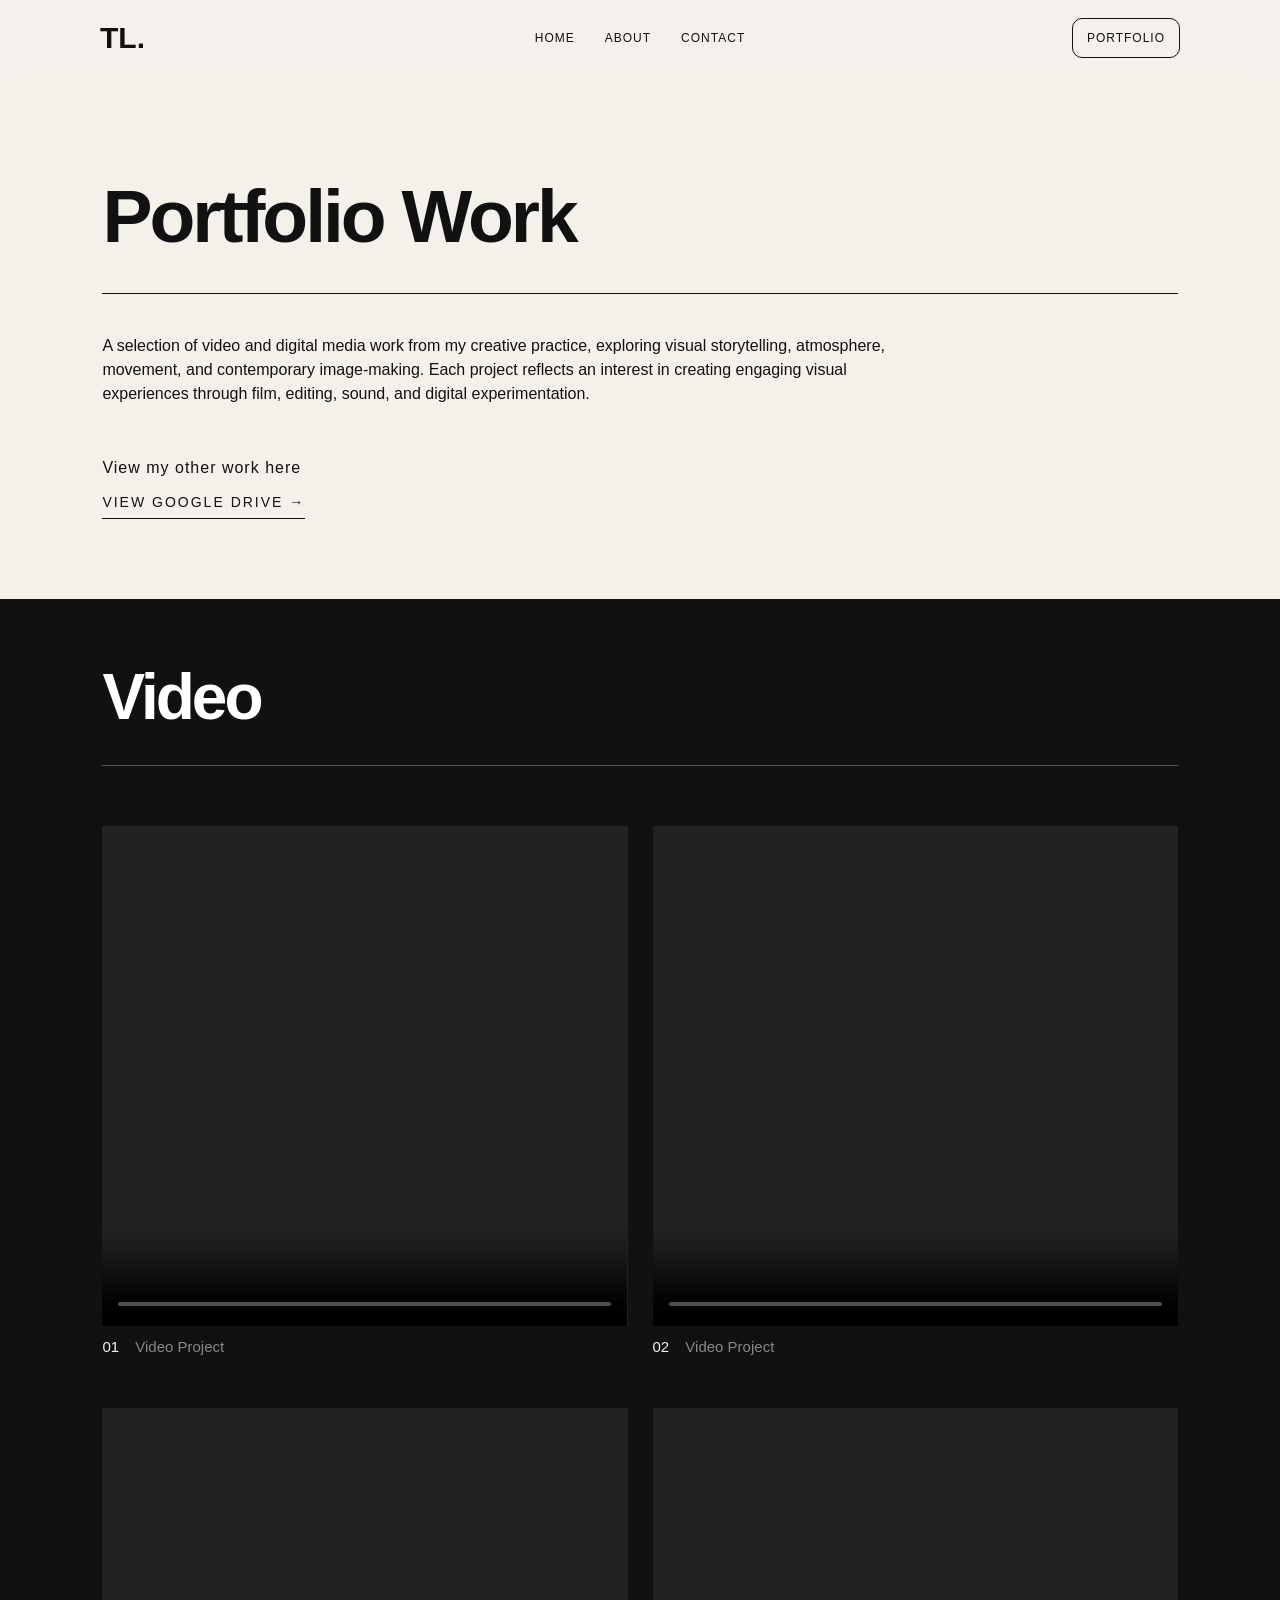
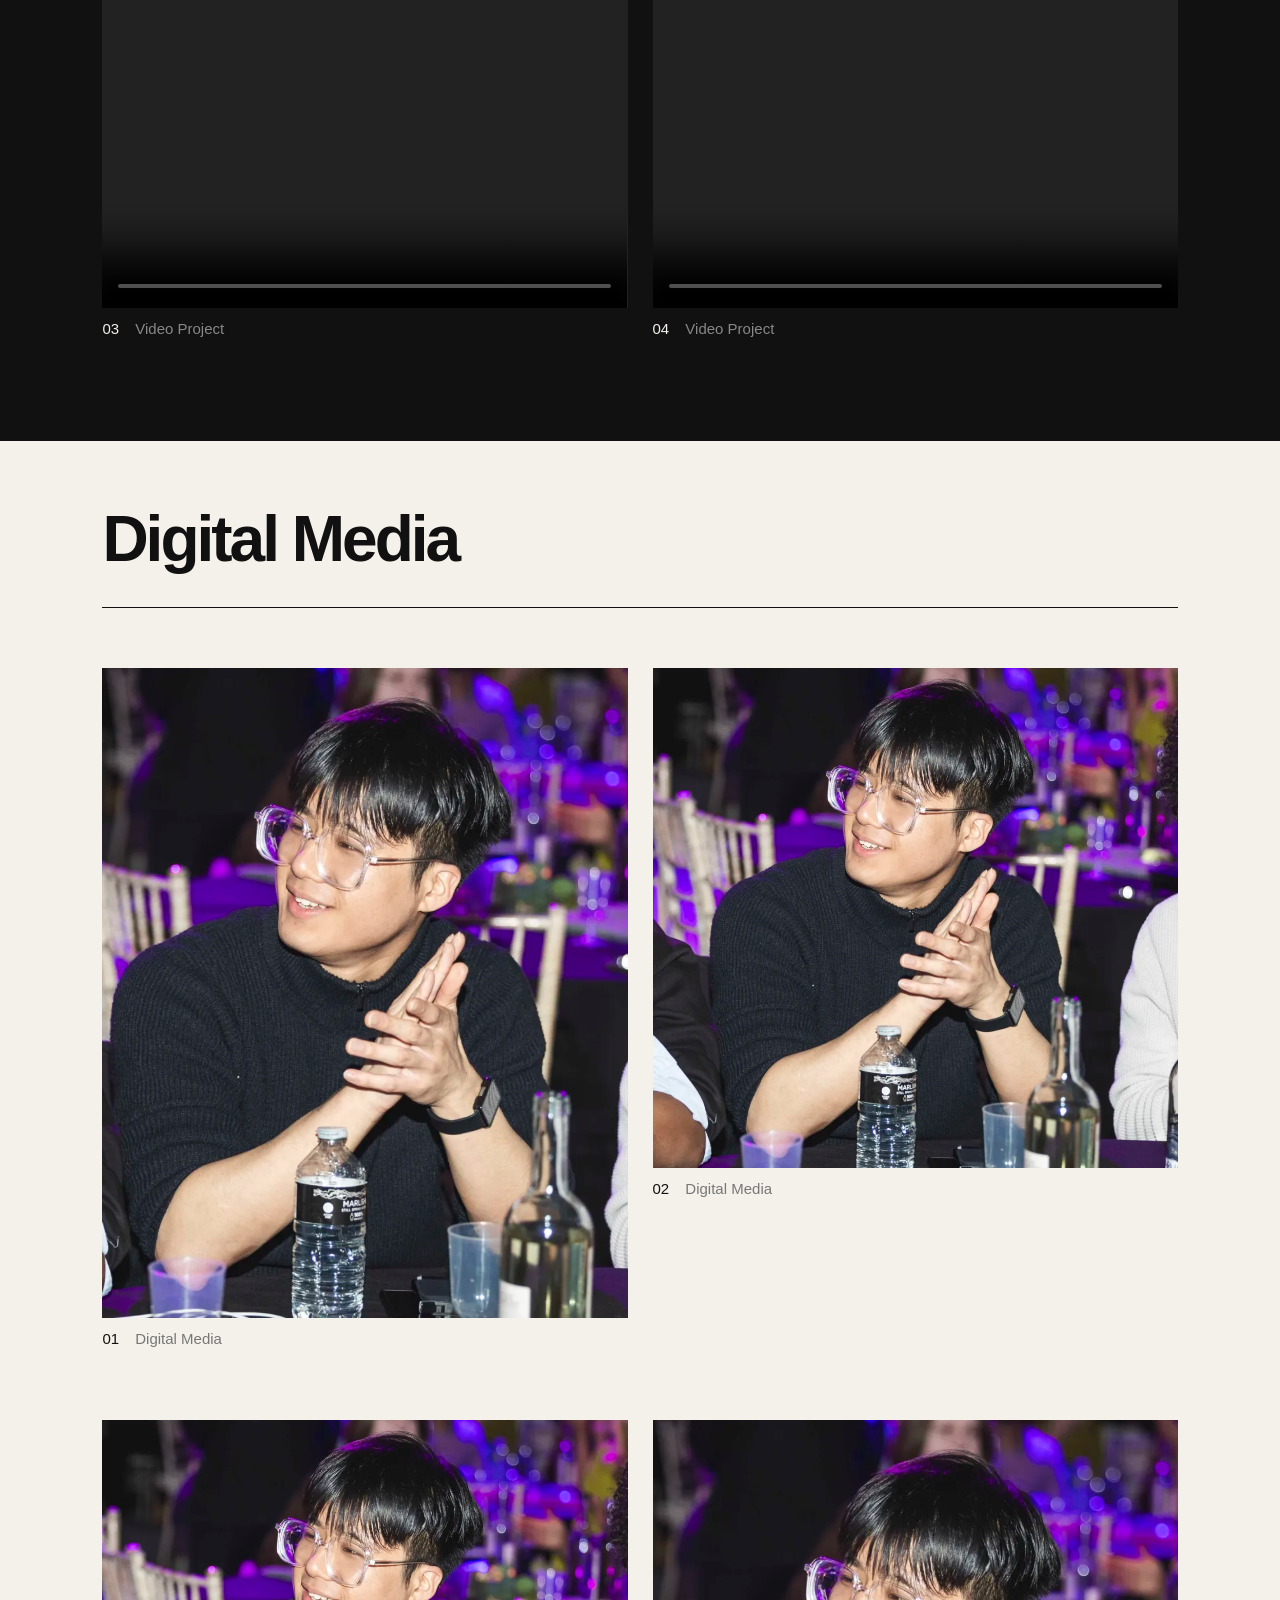
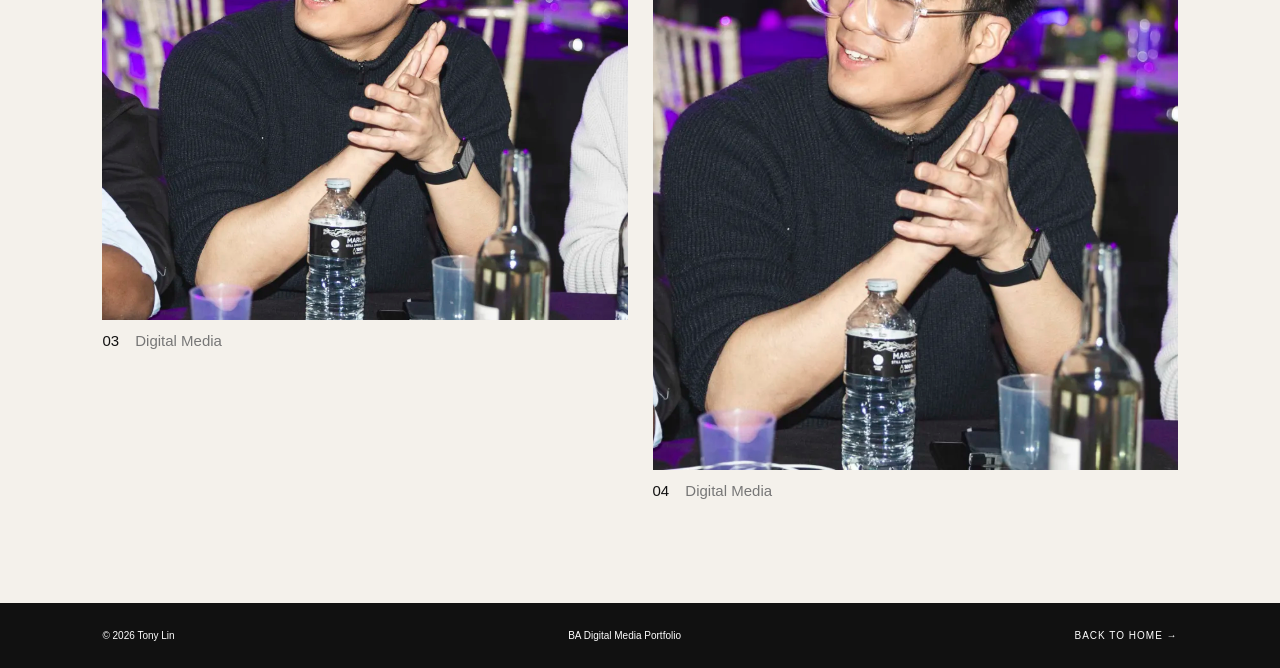
==== portfolio.html @ b91cb12c "Converted the website to be responsive on mobile devices." ====
<!doctype html>
<html lang="en">
	<head>
		<meta charset="UTF-8" />
		<meta name="viewport" content="width=device-width, initial-scale=1.0" />
		<title>Tony Lin | Portfolio</title>
		<link rel="stylesheet" href="style.css" />
	</head>

	<body>
		<header>
			<nav class="navbar">
				<a href="index.html" class="logo">TL.</a>

				<div class="navbar_center">
					<a href="index.html">Home</a>
					<a href="index.html#about">About</a>
					<a href="index.html#contact">Contact</a>
				</div>

				<a href="portfolio.html" class="navbar_portfolio">Portfolio</a>
			</nav>
		</header>

		<main>
			<section class="portfolio_header">
				<div class="section_title">
					<h1>Portfolio Work</h1>
				</div>

				<div class="work_intro">
					<p>A selection of video and digital media work from my creative practice, exploring visual storytelling, atmosphere, movement, and contemporary image-making. Each project reflects an interest in creating engaging visual experiences through film, editing, sound, and digital experimentation.</p>
				</div>

				<div>
					<p class="google_link">View my other work here</p>
					<a href="https://drive.google.com/drive/folders/1FjBWKPq2jZPDm2JtCdGbk50p94mKnNxR" class="google_drive" target="_blank" rel="noopener noreferrer"> View Google Drive → </a>
				</div>
			</section>

			<section class="portfolio_section video_section">
				<div class="portfolio_category">
					<h2>Video</h2>
				</div>

				<div class="video_grid">
					<figure class="video_item">
						<video controls poster="images/video-01-poster.jpg">
							<source src="videos/video-01.mp4" type="video/mp4" />
							Your browser does not support the video tag.
						</video>

						<figcaption>
							<span>01</span>
							Video Project
						</figcaption>
					</figure>

					<figure class="video_item">
						<video controls poster="images/video-02-poster.jpg">
							<source src="videos/video-02.mp4" type="video/mp4" />
							Your browser does not support the video tag.
						</video>

						<figcaption>
							<span>02</span>
							Video Project
						</figcaption>
					</figure>

					<figure class="video_item">
						<video controls poster="images/video-02-poster.jpg">
							<source src="videos/video-02.mp4" type="video/mp4" />
							Your browser does not support the video tag.
						</video>

						<figcaption>
							<span>03</span>
							Video Project
						</figcaption>
					</figure>

					<figure class="video_item">
						<video controls poster="images/video-02-poster.jpg">
							<source src="videos/video-02.mp4" type="video/mp4" />
							Your browser does not support the video tag.
						</video>

						<figcaption>
							<span>04</span>
							Video Project
						</figcaption>
					</figure>
				</div>
			</section>

			<section class="portfolio_section">
				<div class="portfolio_category">
					<h2>Digital Media</h2>
				</div>

				<div class="photo_grid">
					<figure class="photo tall">
						<img src="images/tony.webp" alt="Tony Lin photography" />
						<figcaption>
							<span>01</span>
							Digital Media
						</figcaption>
					</figure>

					<figure class="photo">
						<img src="images/tony.webp" alt="Tony Lin photography" />
						<figcaption>
							<span>02</span>
							Digital Media
						</figcaption>
					</figure>

					<figure class="photo">
						<img src="images/tony.webp" alt="Tony Lin photography" />
						<figcaption>
							<span>03</span>
							Digital Media
						</figcaption>
					</figure>

					<figure class="photo tall">
						<img src="images/tony.webp" alt="Tony Lin photography" />
						<figcaption>
							<span>04</span>
							Digital Media
						</figcaption>
					</figure>
				</div>
			</section>
		</main>

		<footer>
			<p>&copy; 2026 Tony Lin</p>
			<p>BA Digital Media Portfolio</p>

			<a href="index.html">Back to Home →</a>
		</footer>
	</body>
</html>
---- style.css ----
* {
	margin: 0;
	padding: 0;
	box-sizing: border-box;
}

html {
	scroll-behavior: smooth;
}

body {
	font-family: 'Radio Canada', sans-serif;

	background: #f4f1eb;
	color: #111;
	line-height: 1.5;
}

a {
	color: inherit;
	text-decoration: none;
}

header {
	position: fixed;
	top: 0;
	left: 0;
	width: 100%;
	z-index: 10;
	background: #f4f1ebdd;
	backdrop-filter: blur(8px);
}

.navbar {
	display: grid;
	grid-template-columns: 1fr auto 1fr;
	align-items: center;
	height: 75px;
	padding: 0 100px;
	animation: slideDown 0.6s ease-out;
}

.logo {
	justify-self: start;
	font-size: 30px;
	font-weight: bold;
}

.navbar_center {
	display: flex;
	justify-content: center;
	gap: 30px;
}

.navbar_center a,
.navbar_portfolio {
	font-size: 12px;
	text-transform: uppercase;
	letter-spacing: 1px;
}

.navbar_center a {
	transition: opacity 0.3s ease;
}

.navbar_center a:hover {
	opacity: 0.5;
}

.navbar_portfolio {
	justify-self: end;
	padding: 10px 14px;
	border-radius: 10px;
	border: 1px solid #111;
	transition:
		background-color 0.3s ease,
		color 0.3s ease;
}

.navbar_portfolio:hover {
	background: #111;
	color: #f4f1eb;
}

.hero {
	display: flex;
	align-items: center;
	justify-content: space-between;
	min-height: 100vh;
	padding: 130px 10% 70px;
	background: #f4f1eb;
	gap: 80px;
}

.intro_text {
	max-width: 700px;
}

.intro_photo {
	width: 350px;
	height: 350px;
	flex-shrink: 0;
	border-radius: 50%;
	overflow: hidden;
}

.intro_photo img {
	display: block;
	width: 100%;
	height: 100%;
	object-fit: cover;
}

.hero .intro_text,
.hero .intro_photo {
	animation: slideUp 0.7s ease-out;
}

.small_heading,
.section_title p,
.contact_label p,
.portfolio_category p {
	font-size: 11px;
	font-weight: bold;
	letter-spacing: 2px;
}

.hero h1 {
	margin: 30px 0;
	font-size: clamp(55px, 9vw, 125px);
	line-height: 0.9;
	letter-spacing: 3px;
}

.intro {
	max-width: 700px;
	margin-bottom: 30px;
	font-size: 18px;
}

.button {
	display: inline-block;
	padding: 14px 22px;
	border: 1px solid black;
	color: rgb(0, 0, 0);
	font-size: 11px;
	text-transform: uppercase;
	transition:
		background-color 0.3s ease,
		color 0.3s ease;
}

.button:hover {
	background: #000000;
	color: #ffffff;
}

section {
	padding: 100px 8%;
}

.section_title {
	display: flex;
	align-items: baseline;
	gap: 20px;
	border-bottom: 1px solid;
	padding-bottom: 20px;
	margin-bottom: 60px;
}

.section_title h1,
.section_title h2 {
	font-size: clamp(40px, 6vw, 75px);
	letter-spacing: -3px;
}

.about {
	background: #111111;
	color: #ffffff;
}

.about_content {
	display: grid;
	grid-template-columns: 1fr;
	gap: 40px;
}

.about_intro {
	max-width: 1100px;
}

.large_text {
	font-size: clamp(28px, 4vw, 52px);
	line-height: 1.1;
}

.about_details {
	max-width: 700px;
}

.about_details p {
	margin-bottom: 20px;
}

.skills_equipment_software {
	display: grid;
	grid-template-columns: repeat(3, 1fr);
	gap: 40px;
	margin-top: 30px;
}

.skills_equipment_software h3 {
	margin: 0 0 15px;
	font-size: 11px;
	letter-spacing: 2px;
}

.skills_equipment_software ul {
	list-style: none;
}

.skills_equipment_software li {
	padding: 8px 0;
	border-bottom: 1px solid #444444;
}

.skills_equipment_software h3 {
	display: flex;
	align-items: center;
	font-size: 12px;
	gap: 10px;
}

.skills_equipment_software h3 i {
	font-size: 12px;
}

.software_list {
	list-style: none;
}

.software_list li {
	display: flex;
	align-items: center;
	gap: 10px;
	padding: 10px 0;
}

.software_list img {
	width: 20px;
	height: 20px;
	object-fit: contain;
	flex-shrink: 0;
}

.contact {
	display: grid;
	grid-template-columns: 160px 1fr;
	background: #ffffff;
	min-height: 400px;
}

.contact_content {
	align-self: center;
}

.contact_intro {
	font-size: 18px;
}

.email {
	display: inline-block;
	margin: 20px 0 40px;
	font-size: clamp(35px, 6vw, 75px);
	letter-spacing: -3px;
	border-bottom: 2px solid;
}

.linkedin,
.google_drive {
	display: inline-block;
	font-size: 14px;
	text-transform: uppercase;
	letter-spacing: 2px;
	border-bottom: 1px solid;
	padding-bottom: 5px;
	transition:
		opacity 0.5s ease,
		transform 0.5s ease;
}

.linkedin:hover,
.google_drive:hover {
	opacity: 0.5;
}

.google_link {
	letter-spacing: 1px;
	margin-bottom: 10px;
}

.portfolio_header {
	padding-top: 160px;
	padding-bottom: 80px;
}

.portfolio_header .section_title {
	margin-bottom: 40px;
}

.work_intro {
	display: flex;
	justify-content: space-between;
	margin-bottom: 50px;
}

.work_intro p {
	max-width: 800px;
}

.work_intro span {
	color: #777777;
	font-size: 10px;
}

.portfolio_section {
	padding-top: 50px;
}

.portfolio_header,
.portfolio_section {
	animation: slideUp 0.7s ease-out;
}

.portfolio_category {
	display: flex;
	align-items: baseline;
	gap: 20px;
	border-bottom: 1px solid #111111;
	padding-bottom: 20px;
	margin-bottom: 60px;
}

.portfolio_category h2 {
	font-size: clamp(35px, 5vw, 65px);
	letter-spacing: -3px;
}

.photo_grid {
	display: grid;
	grid-template-columns: 1fr 1fr;
	gap: 70px 25px;
}

.photo {
	margin: 0;
}

.photo.wide {
	grid-column: span 2;
}

.photo img {
	display: block;
	width: 100%;
	height: 500px;
	object-fit: cover;
	transition: opacity 0.5s ease;
}

.photo.tall img {
	height: 650px;
}

.photo.wide img {
	height: 600px;
}

.photo img:hover {
	opacity: 0.8;
}

figcaption {
	padding-top: 10px;
	color: #777777;
	font-size: 15px;
}

figcaption span {
	color: #111111;
	margin-right: 12px;
}

.video_section {
	background: #111111;
	color: #ffffff;
}

.video_section .portfolio_category {
	border-color: #555555;
}

.video_grid {
	display: grid;
	grid-template-columns: 1fr 1fr;
	gap: 50px 25px;
}

.video_item {
	margin: 0;
}

.video_item video {
	width: 100%;
	height: 500px;
	display: block;
	object-fit: cover;
	background: #222222;
}

.video_item figcaption {
	color: #888888;
}

.video_item figcaption span {
	color: #f4f1eb;
}

footer {
	display: flex;
	justify-content: space-between;
	padding: 25px 8%;
	background: #111111;
	color: #ffffff;
	font-size: 10px;
}

footer a {
	text-transform: uppercase;
	letter-spacing: 1px;
}

footer a:hover {
	opacity: 0.5;
}

@media (max-width: 700px) {
	.navbar {
		height: 65px;
		padding: 0 4%;
		grid-template-columns: auto 1fr auto;
		gap: 15px;
	}

	.logo {
		font-size: 24px;
	}

	.navbar_center {
		justify-content: center;
		gap: 15px;
	}

	.navbar_center a,
	.navbar_portfolio {
		font-size: 10px;
		letter-spacing: 1px;
	}

	.navbar_portfolio {
		padding: 8px 10px;
		border-radius: 8px;
	}

	.hero {
		flex-direction: column;
		align-items: flex-start;
		justify-content: center;
		min-height: 100svh;
		padding: 110px 6% 60px;
		gap: 50px;
	}

	.intro_text {
		width: 100%;
		max-width: none;
	}

	.small_heading {
		font-size: 10px;
	}

	.hero h1 {
		margin: 20px;
		line-height: 0.9;
		letter-spacing: -2px;
		font-size: clamp(52px, 16vw, 85px);
	}

	.intro {
		max-width: 100%;
		margin-bottom: 25px;
		font-size: 16px;
		line-height: 1.5;
	}

	.button {
		padding: 14px 18px;
	}

	.intro_photo {
		align-self: center;
		width: min(75vw, 300px);
		height: min(75vw, 300px);
	}

	section {
		padding: 70px 6%;
	}

	.section_title {
		padding-bottom: 16px;
		margin-bottom: 42px;
		gap: 12px;
	}

	.section_title h1,
	.section_title h2 {
		font-size: clamp(38px, 12vw, 60px);
		letter-spacing: -2px;
	}

	.section_title p {
		font-size: 9px;
		letter-spacing: 1.5px;
	}

	.about_content {
		grid-template-columns: 1fr;
		gap: 35px;
	}

	.large_text {
		font-size: clamp(27px, 8vw, 42px);
		line-height: 1.1;
	}

	.about_details {
		max-width: 100%;
	}

	.about_details p {
		font-size: 15px;
	}

	.skills_equipment_software {
		grid-template-columns: 1fr;
		gap: 35px;
		margin-top: 20px;
	}

	.contact {
		grid-template-columns: 1fr;
		gap: 35px;
		min-height: auto;
	}

	.contact_content {
		align-self: auto;
	}

	.contact_intro {
		font-size: 16px;
	}

	.email {
		margin: 15px 0 30px;
		font-size: clamp(30px, 9vw, 55px);
		letter-spacing: -2px;
		word-break: break-word;
	}

	.linkedin,
	.google_drive {
		font-size: 12px;
	}

	.portfolio_header {
		padding-top: 120px;
		padding-bottom: 60px;
	}

	.portfolio_header .section_title {
		margin-bottom: 30px;
	}

	.work_intro {
		display: block;
		margin-bottom: 40px;
	}

	.work_intro p {
		max-width: 100%;
		font-size: 15px;
	}

	.work_intro span {
		display: block;
		margin-top: 12px;
	}

	.portfolio_section {
		padding-top: 30px;
	}

	.portfolio_category {
		gap: 12px;
		padding-bottom: 15px;
		margin-bottom: 35px;
	}

	.portfolio_category h2 {
		font-size: clamp(32px, 10vw, 52px);
		letter-spacing: -2px;
	}

	.portfolio_category p {
		font-size: 10px;
	}

	.photo_grid,
	.video_grid {
		grid-template-columns: 1fr;
		gap: 45px;
	}

	.photo.wide {
		grid-column: auto;
	}

	.photo img,
	.photo.tall img,
	.photo.wide img {
		height: auto;
		aspect-ratio: 4 / 3;
		object-fit: cover;
	}

	.video_item video {
		height: auto;
		aspect-ratio: 4 / 3;
	}

	figcaption {
		font-size: 13px;
		line-height: 1.4;
	}

	footer {
		flex-direction: column;
		gap: 10px;
		padding: 25px 6%;
		font-size: 10px;
	}
}

@keyframes fadeIn {
	from {
		opacity: 0;
	}
	to {
		opacity: 1;
	}
}

@keyframes slideDown {
	from {
		opacity: 0;
		transform: translateY(-15px);
	}
	to {
		opacity: 1;
		transform: translateY(0);
	}
}

@keyframes slideUp {
	from {
		opacity: 0;
		transform: translateY(20px);
	}
	to {
		opacity: 1;
		transform: translateY(0);
	}
}
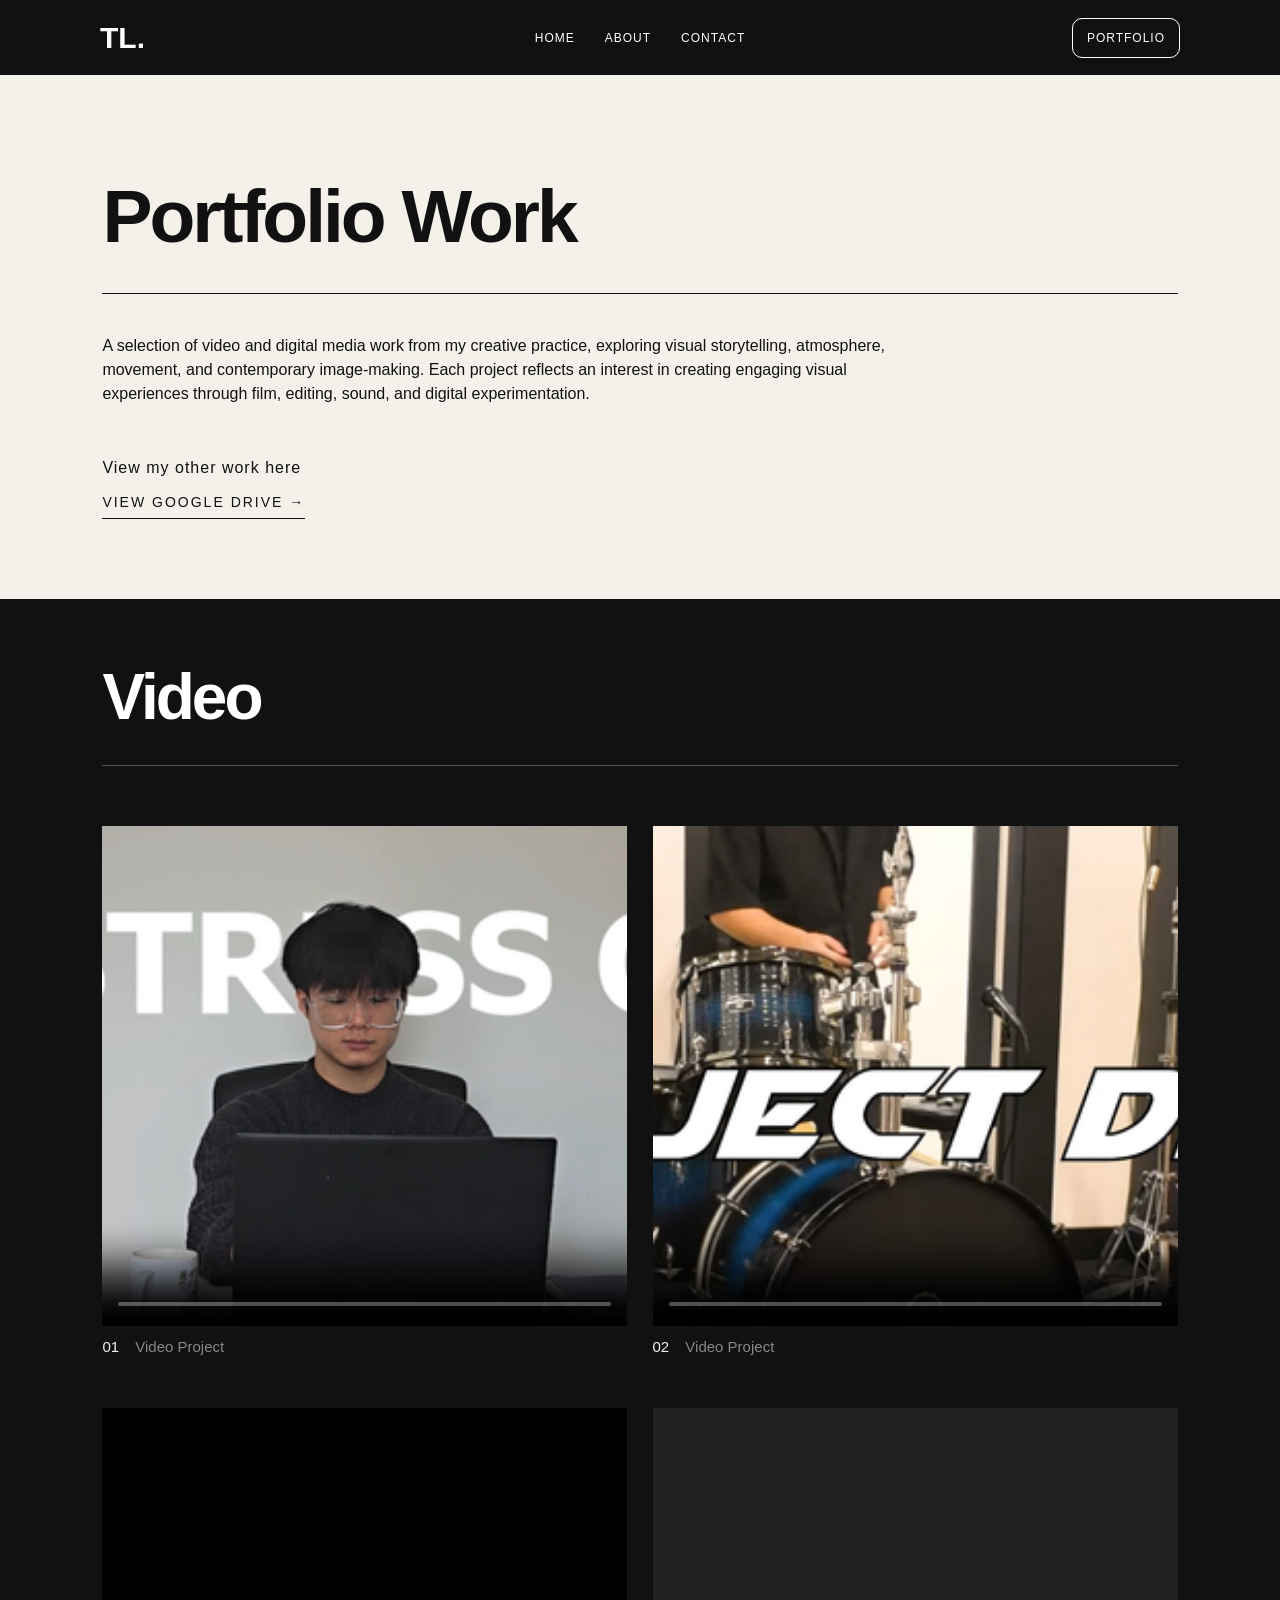
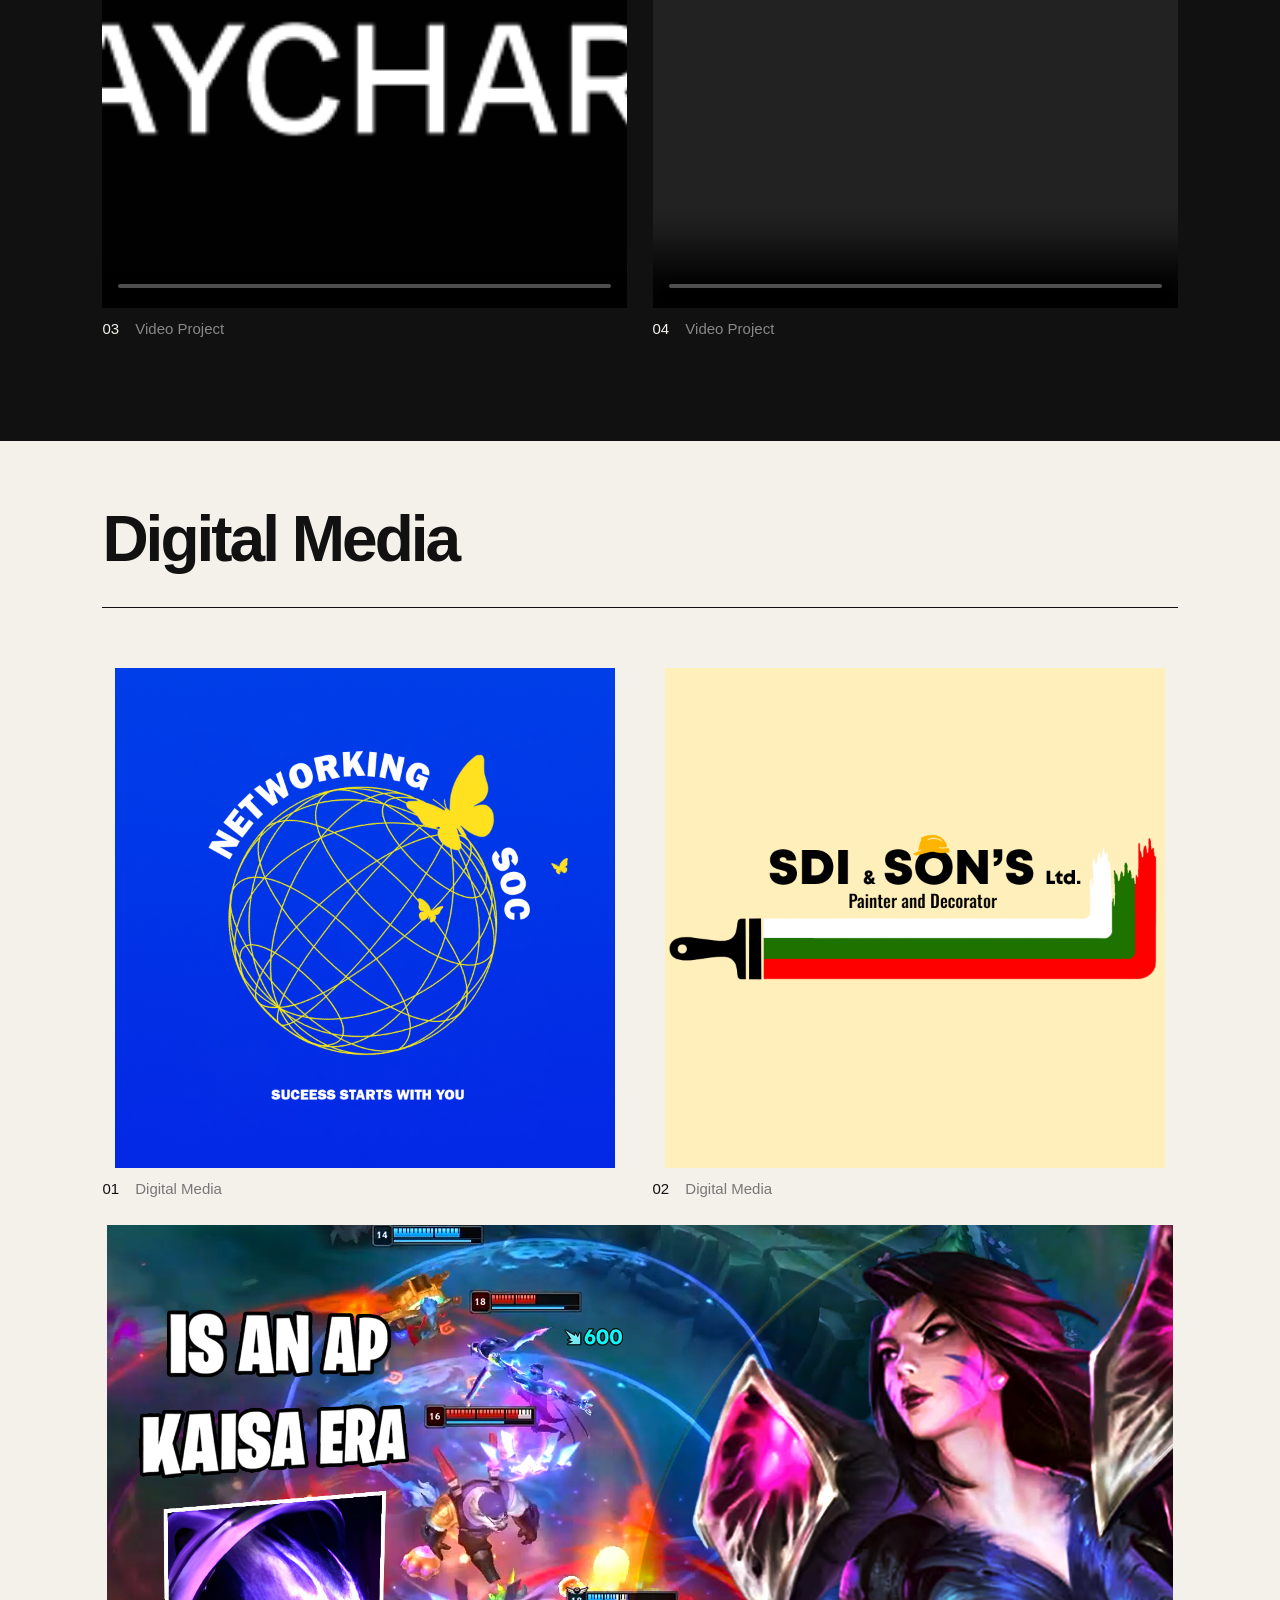
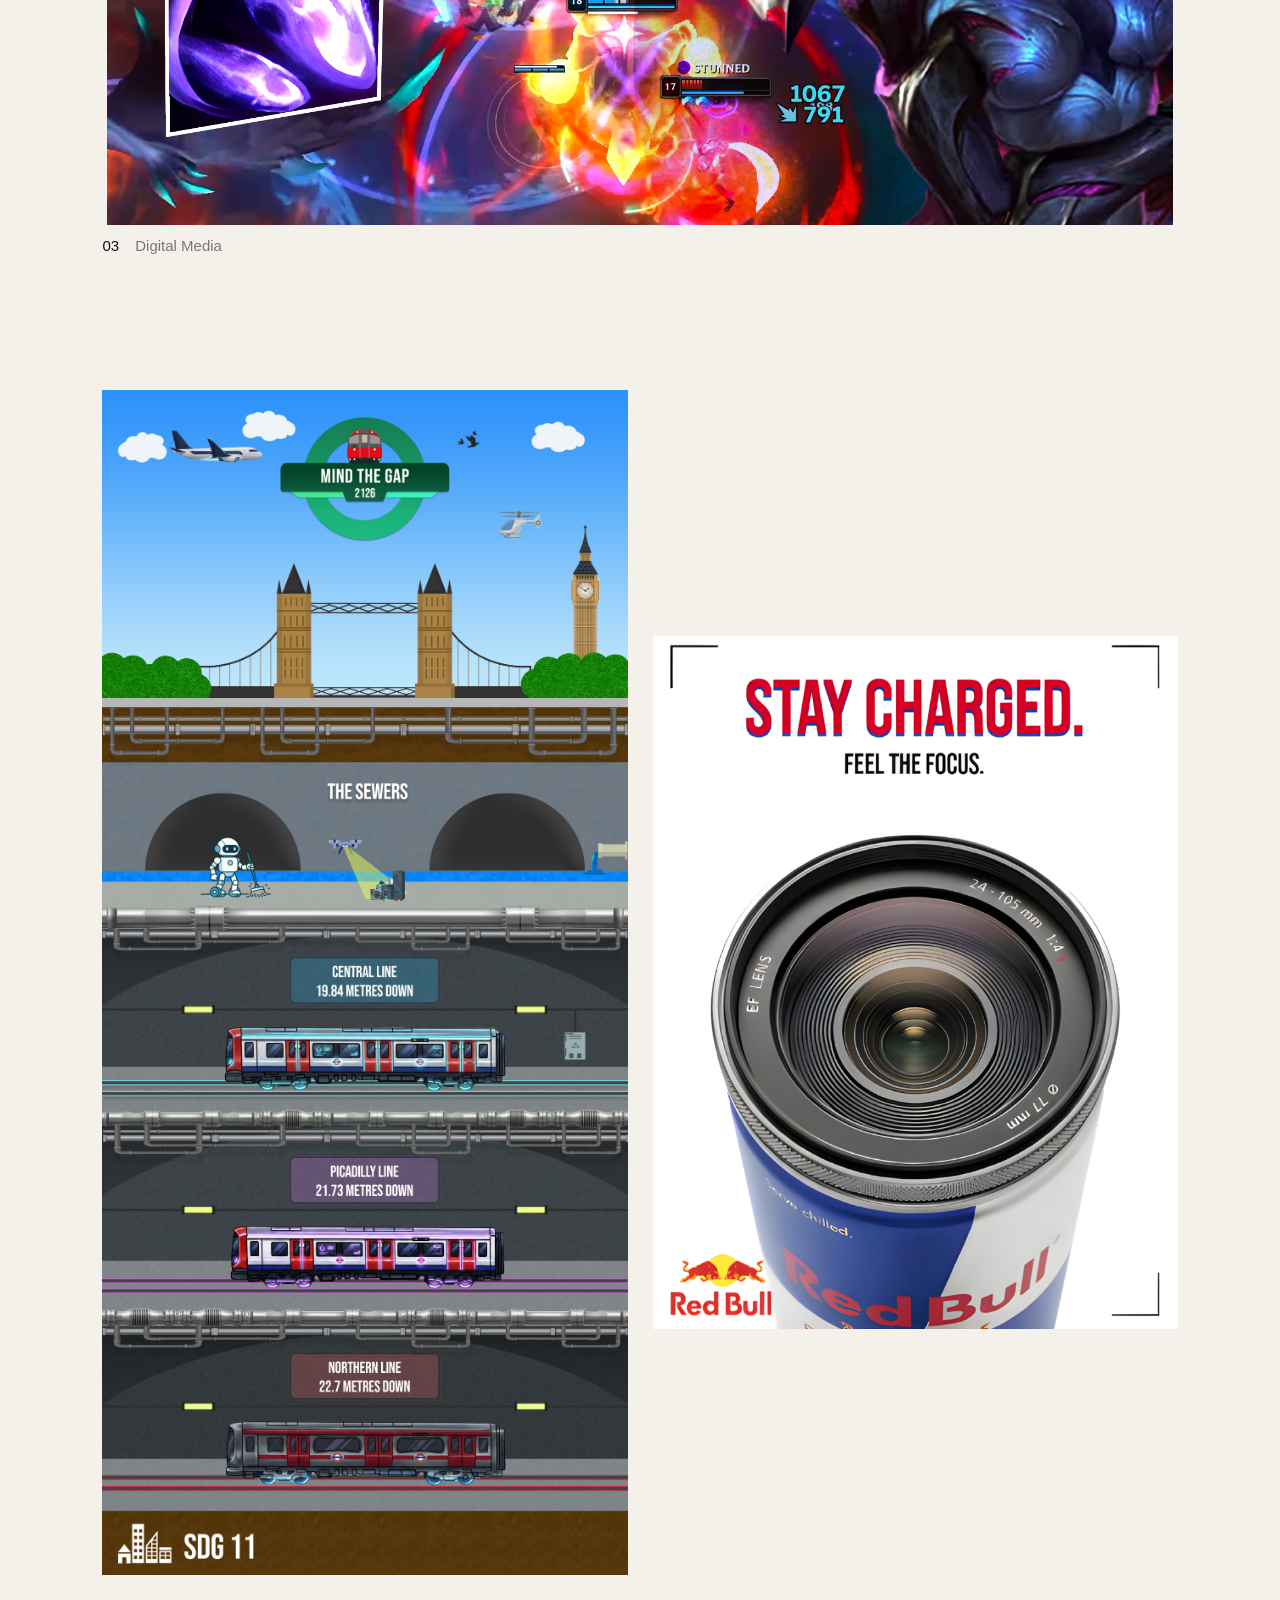
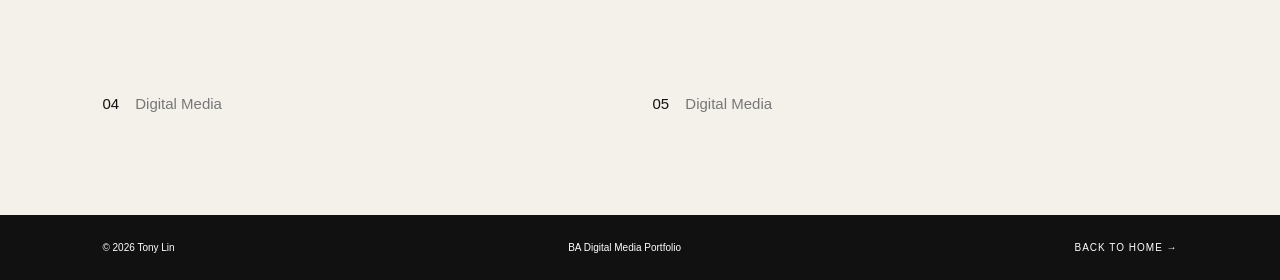
==== commit e3f68607: "Updated the portfolio page, included images and videos and fixed responsive behaviour for mobile dev" ====
--- a/portfolio.html
+++ b/portfolio.html
@@ -45,8 +45,8 @@
 
 				<div class="video_grid">
 					<figure class="video_item">
-						<video controls poster="images/video-01-poster.jpg">
-							<source src="videos/video-01.mp4" type="video/mp4" />
+						<video controls poster="images/stress_cycle.webp">
+							<source src="videos/The Stress Cycle - Taxtful AD Campaign by Tony Lin.mp4" type="video/mp4" />
 							Your browser does not support the video tag.
 						</video>
 
@@ -57,8 +57,8 @@
 					</figure>
 
 					<figure class="video_item">
-						<video controls poster="images/video-02-poster.jpg">
-							<source src="videos/video-02.mp4" type="video/mp4" />
+						<video controls poster="images/project_drum.webp">
+							<source src="videos/dadada.mp4" type="video/mp4" />
 							Your browser does not support the video tag.
 						</video>
 
@@ -69,8 +69,8 @@
 					</figure>
 
 					<figure class="video_item">
-						<video controls poster="images/video-02-poster.jpg">
-							<source src="videos/video-02.mp4" type="video/mp4" />
+						<video controls poster="images/stay_charged.webp">
+							<source src="videos/TikTok Social Media Redbull Post Badminton Final.mp4" type="video/mp4" />
 							Your browser does not support the video tag.
 						</video>
 
@@ -100,36 +100,29 @@
 				</div>
 
 				<div class="photo_grid">
-					<figure class="photo tall">
-						<img src="images/tony.webp" alt="Tony Lin photography" />
-						<figcaption>
-							<span>01</span>
-							Digital Media
-						</figcaption>
+					<figure class="photo thumbnail">
+						<img src="images/Networking_Society_Logo.jpg" alt="Networking Society Logo" />
+						<figcaption><span>01</span> Digital Media</figcaption>
 					</figure>
 
-					<figure class="photo">
-						<img src="images/tony.webp" alt="Tony Lin photography" />
-						<figcaption>
-							<span>02</span>
-							Digital Media
-						</figcaption>
+					<figure class="photo thumbnail">
+						<img src="images/SDI_logo.png" alt="SDI logo" />
+						<figcaption><span>02</span> Digital Media</figcaption>
 					</figure>
 
-					<figure class="photo">
-						<img src="images/tony.webp" alt="Tony Lin photography" />
-						<figcaption>
-							<span>03</span>
-							Digital Media
-						</figcaption>
+					<figure class="photo wide">
+						<img src="images/thumbnail1.jpg" alt="Tony Lin photography" />
+						<figcaption><span>03</span> Digital Media</figcaption>
 					</figure>
 
 					<figure class="photo tall">
-						<img src="images/tony.webp" alt="Tony Lin photography" />
-						<figcaption>
-							<span>04</span>
-							Digital Media
-						</figcaption>
+						<img src="images/blue_print.png" alt="SDG 11 Poster" />
+						<figcaption><span>04</span> Digital Media</figcaption>
+					</figure>
+
+					<figure class="photo tall">
+						<img src="images/redbull.jpg" alt="Second long poster" />
+						<figcaption><span>05</span> Digital Media</figcaption>
 					</figure>
 				</div>
 			</section>
--- a/style.css
+++ b/style.css
@@ -10,7 +10,6 @@
 
 body {
 	font-family: 'Radio Canada', sans-serif;
-
 	background: #f4f1eb;
 	color: #111;
 	line-height: 1.5;
@@ -27,8 +26,7 @@
 	left: 0;
 	width: 100%;
 	z-index: 10;
-	background: #f4f1ebdd;
-	backdrop-filter: blur(8px);
+	background: #111111;
 }
 
 .navbar {
@@ -37,6 +35,7 @@
 	align-items: center;
 	height: 75px;
 	padding: 0 100px;
+	color: #fff;
 	animation: slideDown 0.6s ease-out;
 }
 
@@ -71,15 +70,15 @@
 	justify-self: end;
 	padding: 10px 14px;
 	border-radius: 10px;
-	border: 1px solid #111;
+	border: 1px solid #ffffff;
 	transition:
 		background-color 0.3s ease,
 		color 0.3s ease;
 }
 
 .navbar_portfolio:hover {
-	background: #111;
-	color: #f4f1eb;
+	background: #ffffff;
+	color: #000000;
 }
 
 .hero {
@@ -213,6 +212,13 @@
 	margin: 0 0 15px;
 	font-size: 11px;
 	letter-spacing: 2px;
+	display: flex;
+	align-items: center;
+	gap: 10px;
+}
+
+.skills_equipment_software h3 i {
+	font-size: 12px;
 }
 
 .skills_equipment_software ul {
@@ -222,17 +228,6 @@
 .skills_equipment_software li {
 	padding: 8px 0;
 	border-bottom: 1px solid #444444;
-}
-
-.skills_equipment_software h3 {
-	display: flex;
-	align-items: center;
-	font-size: 12px;
-	gap: 10px;
-}
-
-.skills_equipment_software h3 i {
-	font-size: 12px;
 }
 
 .software_list {
@@ -349,35 +344,38 @@
 .photo_grid {
 	display: grid;
 	grid-template-columns: 1fr 1fr;
-	gap: 70px 25px;
+	gap: 25px;
 }
 
 .photo {
 	margin: 0;
-}
-
-.photo.wide {
-	grid-column: span 2;
 }
 
 .photo img {
 	display: block;
 	width: 100%;
+	object-fit: contain;
+	transition: opacity 0.5s ease;
+}
+
+.photo img:hover {
+	opacity: 0.8;
+}
+
+.photo.thumbnail img {
 	height: 500px;
-	object-fit: cover;
-	transition: opacity 0.5s ease;
-}
-
-.photo.tall img {
-	height: 650px;
+}
+
+.photo.wide {
+	grid-column: 1 / -1;
 }
 
 .photo.wide img {
 	height: 600px;
 }
 
-.photo img:hover {
-	opacity: 0.8;
+.photo.tall img {
+	height: 1400px;
 }
 
 figcaption {
@@ -628,32 +626,35 @@
 		font-size: 10px;
 	}
 
-	.photo_grid,
 	.video_grid {
 		grid-template-columns: 1fr;
 		gap: 45px;
 	}
 
-	.photo.wide {
-		grid-column: auto;
-	}
-
-	.photo img,
-	.photo.tall img,
+	.photo_grid {
+		gap: 20px;
+	}
+
+	.photo.thumbnail img {
+		height: 200px;
+	}
+
 	.photo.wide img {
-		height: auto;
-		aspect-ratio: 4 / 3;
-		object-fit: cover;
+		height: 350px;
+	}
+
+	.photo.tall img {
+		height: 700px;
+	}
+
+	figcaption {
+		font-size: 13px;
+		line-height: 1.4;
 	}
 
 	.video_item video {
 		height: auto;
 		aspect-ratio: 4 / 3;
-	}
-
-	figcaption {
-		font-size: 13px;
-		line-height: 1.4;
 	}
 
 	footer {
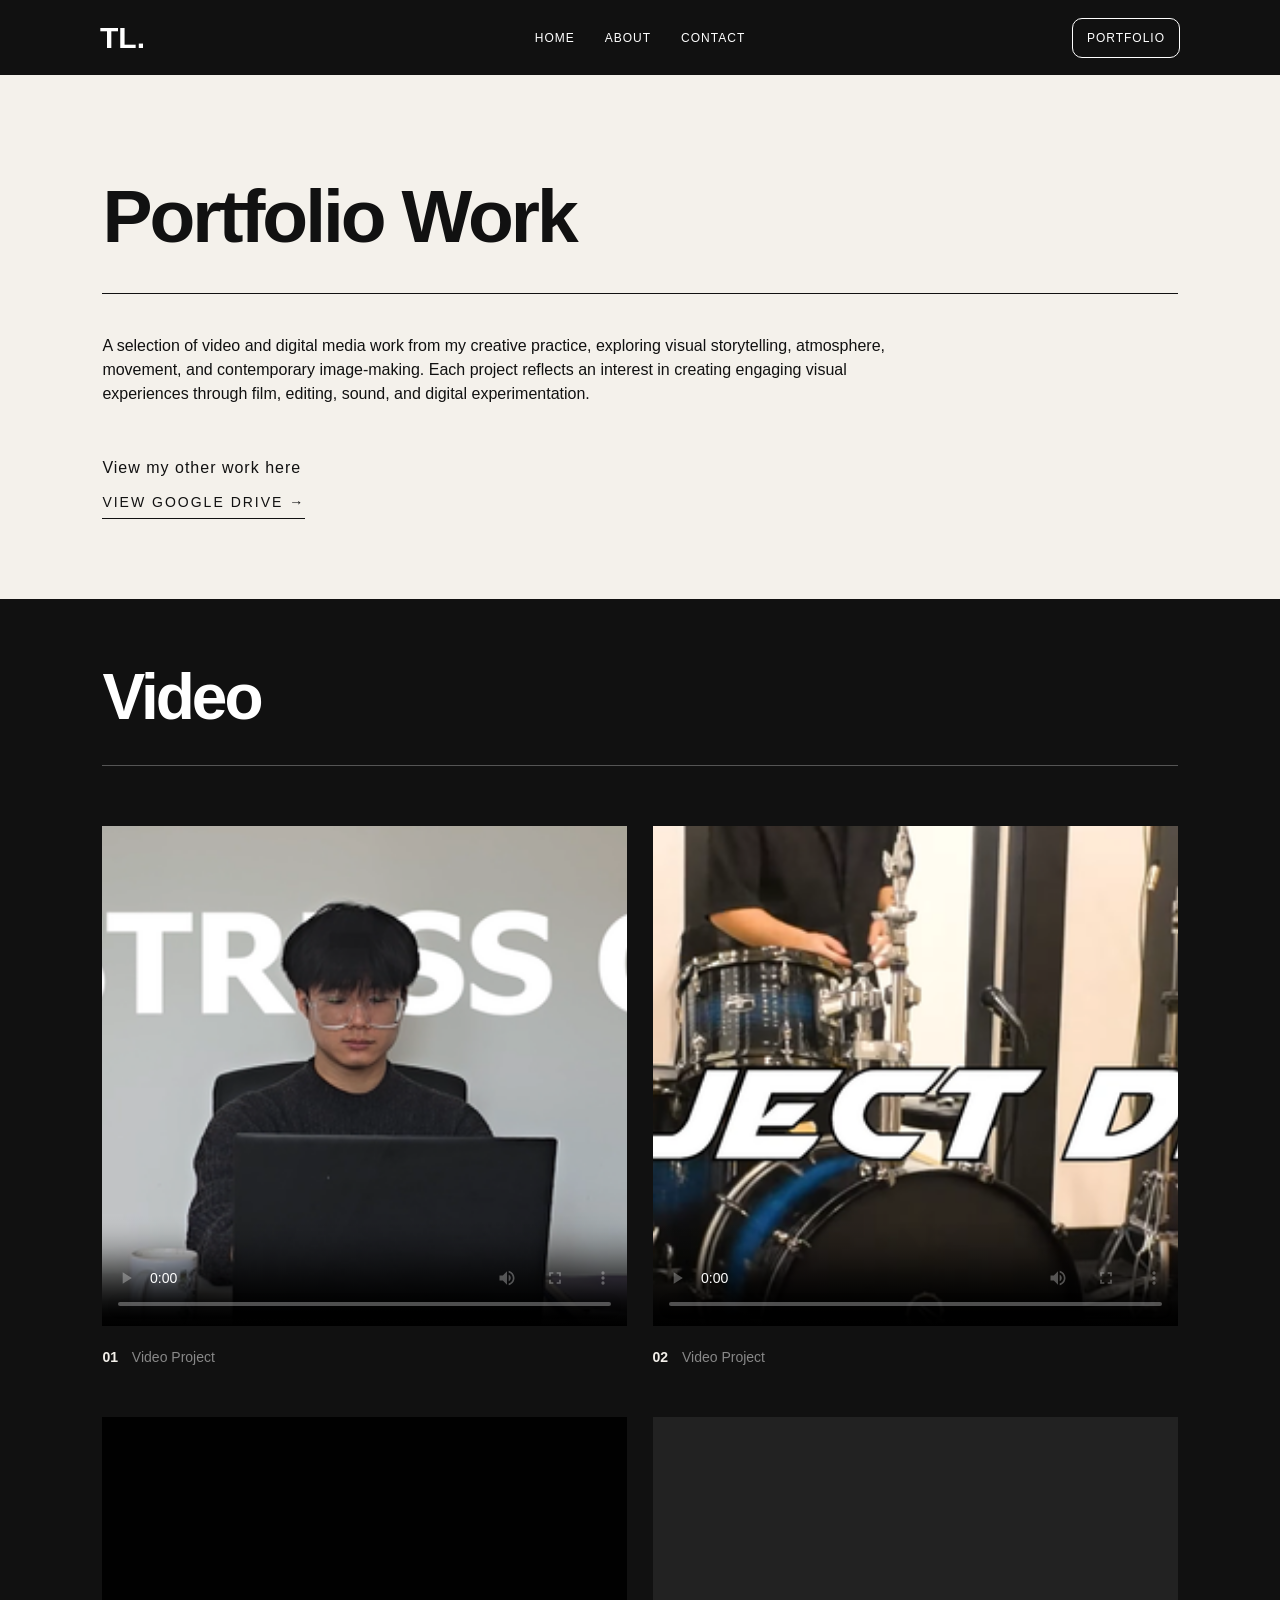
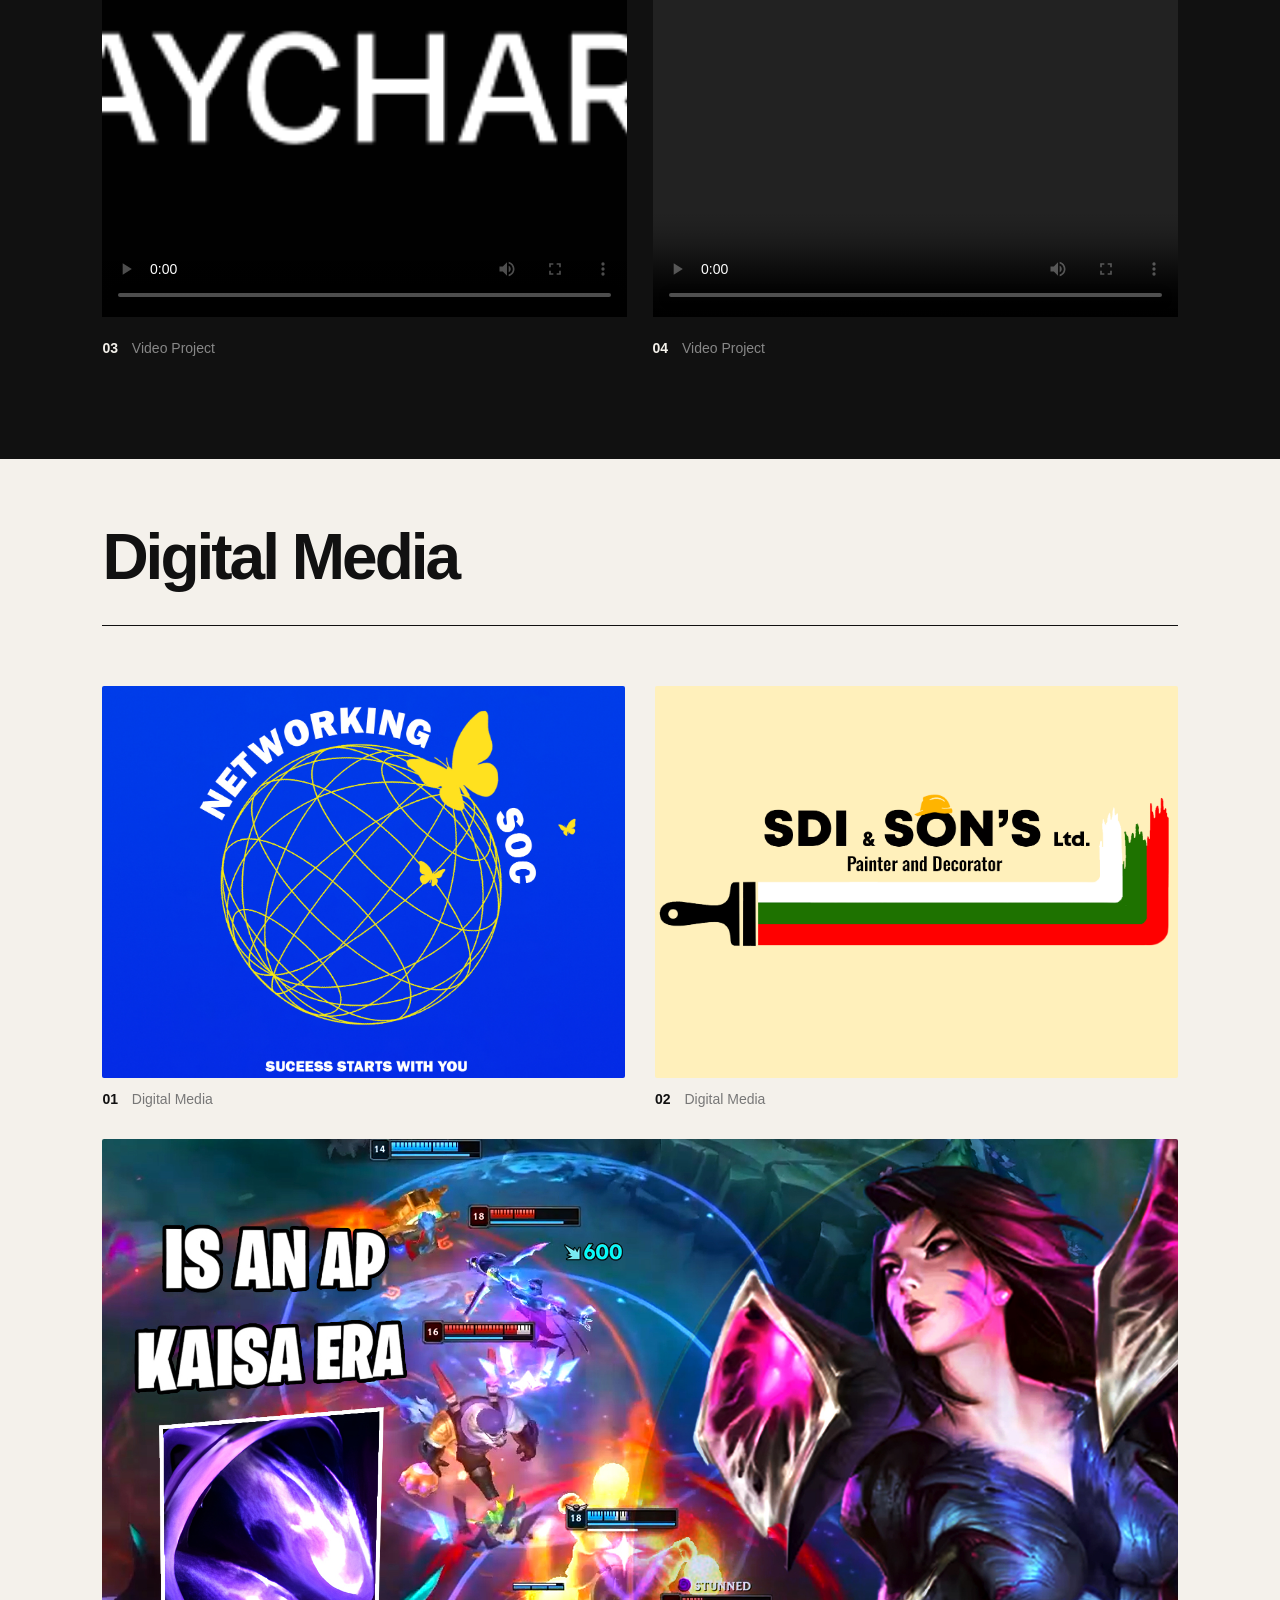
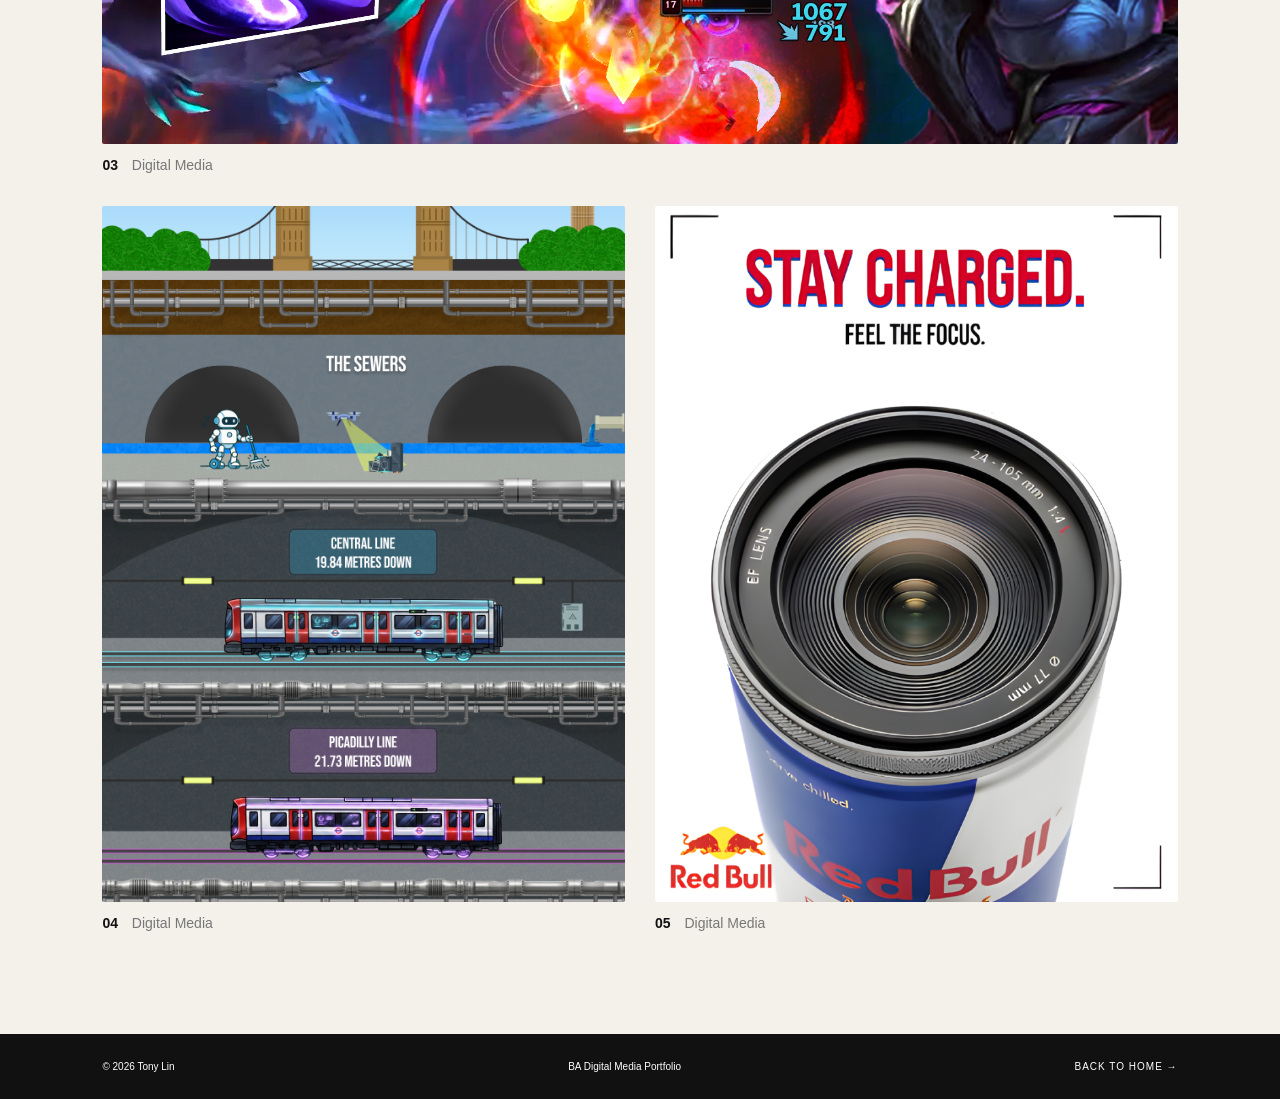
==== commit fd2a3712: "Updated the videos to be under 100mb, and they actually play now, also enhanced the styles css" ====
--- a/portfolio.html
+++ b/portfolio.html
@@ -46,7 +46,7 @@
 				<div class="video_grid">
 					<figure class="video_item">
 						<video controls poster="images/stress_cycle.webp">
-							<source src="videos/The Stress Cycle - Taxtful AD Campaign by Tony Lin.mp4" type="video/mp4" />
+							<source src="videos/The Stress Cycle - Taxtful AD Campaign by Tony Lin (1).mp4" type="video/mp4" />
 							Your browser does not support the video tag.
 						</video>
 
@@ -58,7 +58,7 @@
 
 					<figure class="video_item">
 						<video controls poster="images/project_drum.webp">
-							<source src="videos/dadada.mp4" type="video/mp4" />
+							<source src="videos/Project Drum - Drumming Masterclass ft. Leo Capri under 100mb.mp4" type="video/mp4" />
 							Your browser does not support the video tag.
 						</video>
 
@@ -111,7 +111,7 @@
 					</figure>
 
 					<figure class="photo wide">
-						<img src="images/thumbnail1.jpg" alt="Tony Lin photography" />
+						<img src="images/thumbnail1.jpg" alt="Tony Lin youtube video" />
 						<figcaption><span>03</span> Digital Media</figcaption>
 					</figure>
 
@@ -121,7 +121,7 @@
 					</figure>
 
 					<figure class="photo tall">
-						<img src="images/redbull.jpg" alt="Second long poster" />
+						<img src="images/redbull.jpg" alt="Redbull advertisement poster" />
 						<figcaption><span>05</span> Digital Media</figcaption>
 					</figure>
 				</div>
--- a/style.css
+++ b/style.css
@@ -343,27 +343,30 @@
 
 .photo_grid {
 	display: grid;
-	grid-template-columns: 1fr 1fr;
-	gap: 25px;
+	grid-template-columns: repeat(2, 1fr);
+	gap: 30px;
+	align-items: start;
 }
 
 .photo {
 	margin: 0;
+	width: 100%;
 }
 
 .photo img {
 	display: block;
 	width: 100%;
-	object-fit: contain;
-	transition: opacity 0.5s ease;
+	object-fit: cover;
+	border-radius: 2px;
+	transition: opacity 0.3s ease;
 }
 
 .photo img:hover {
-	opacity: 0.8;
+	opacity: 0.85;
 }
 
 .photo.thumbnail img {
-	height: 500px;
+	aspect-ratio: 4 / 3;
 }
 
 .photo.wide {
@@ -371,22 +374,24 @@
 }
 
 .photo.wide img {
-	height: 600px;
+	aspect-ratio: 16 / 9;
 }
 
 .photo.tall img {
-	height: 1400px;
+	aspect-ratio: 3 / 4;
 }
 
 figcaption {
-	padding-top: 10px;
+	padding-top: 12px;
 	color: #777777;
-	font-size: 15px;
+	font-size: 14px;
+	line-height: 1.4;
 }
 
 figcaption span {
 	color: #111111;
-	margin-right: 12px;
+	font-weight: bold;
+	margin-right: 10px;
 }
 
 .video_section {
@@ -406,18 +411,23 @@
 
 .video_item {
 	margin: 0;
-}
-
+	min-width: 0;
+}
+
+.video_item iframe,
 .video_item video {
 	width: 100%;
+	max-width: 100%;
 	height: 500px;
 	display: block;
+	border: 0;
+	background: #222222;
 	object-fit: cover;
-	background: #222222;
 }
 
 .video_item figcaption {
 	color: #888888;
+	margin-top: 10px;
 }
 
 .video_item figcaption span {
@@ -648,7 +658,7 @@
 	}
 
 	figcaption {
-		font-size: 13px;
+		font-size: 15px;
 		line-height: 1.4;
 	}
 
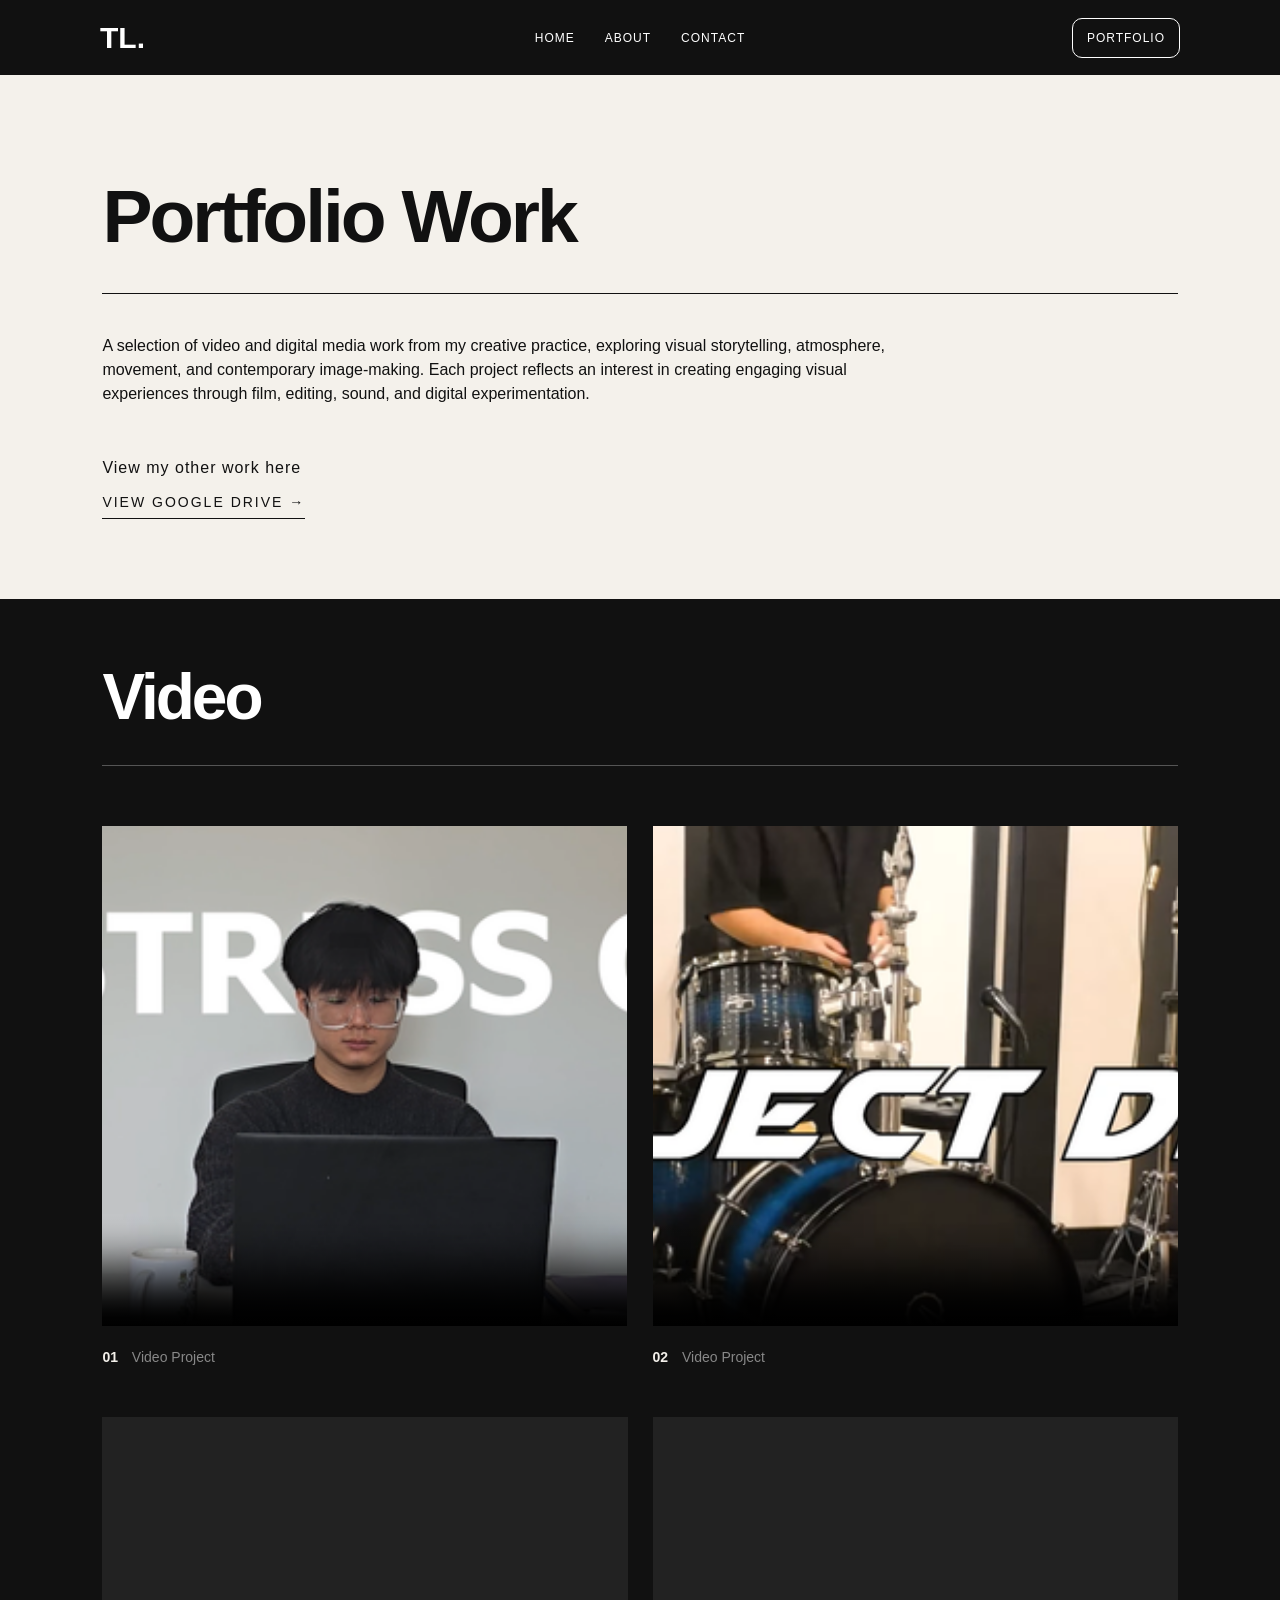
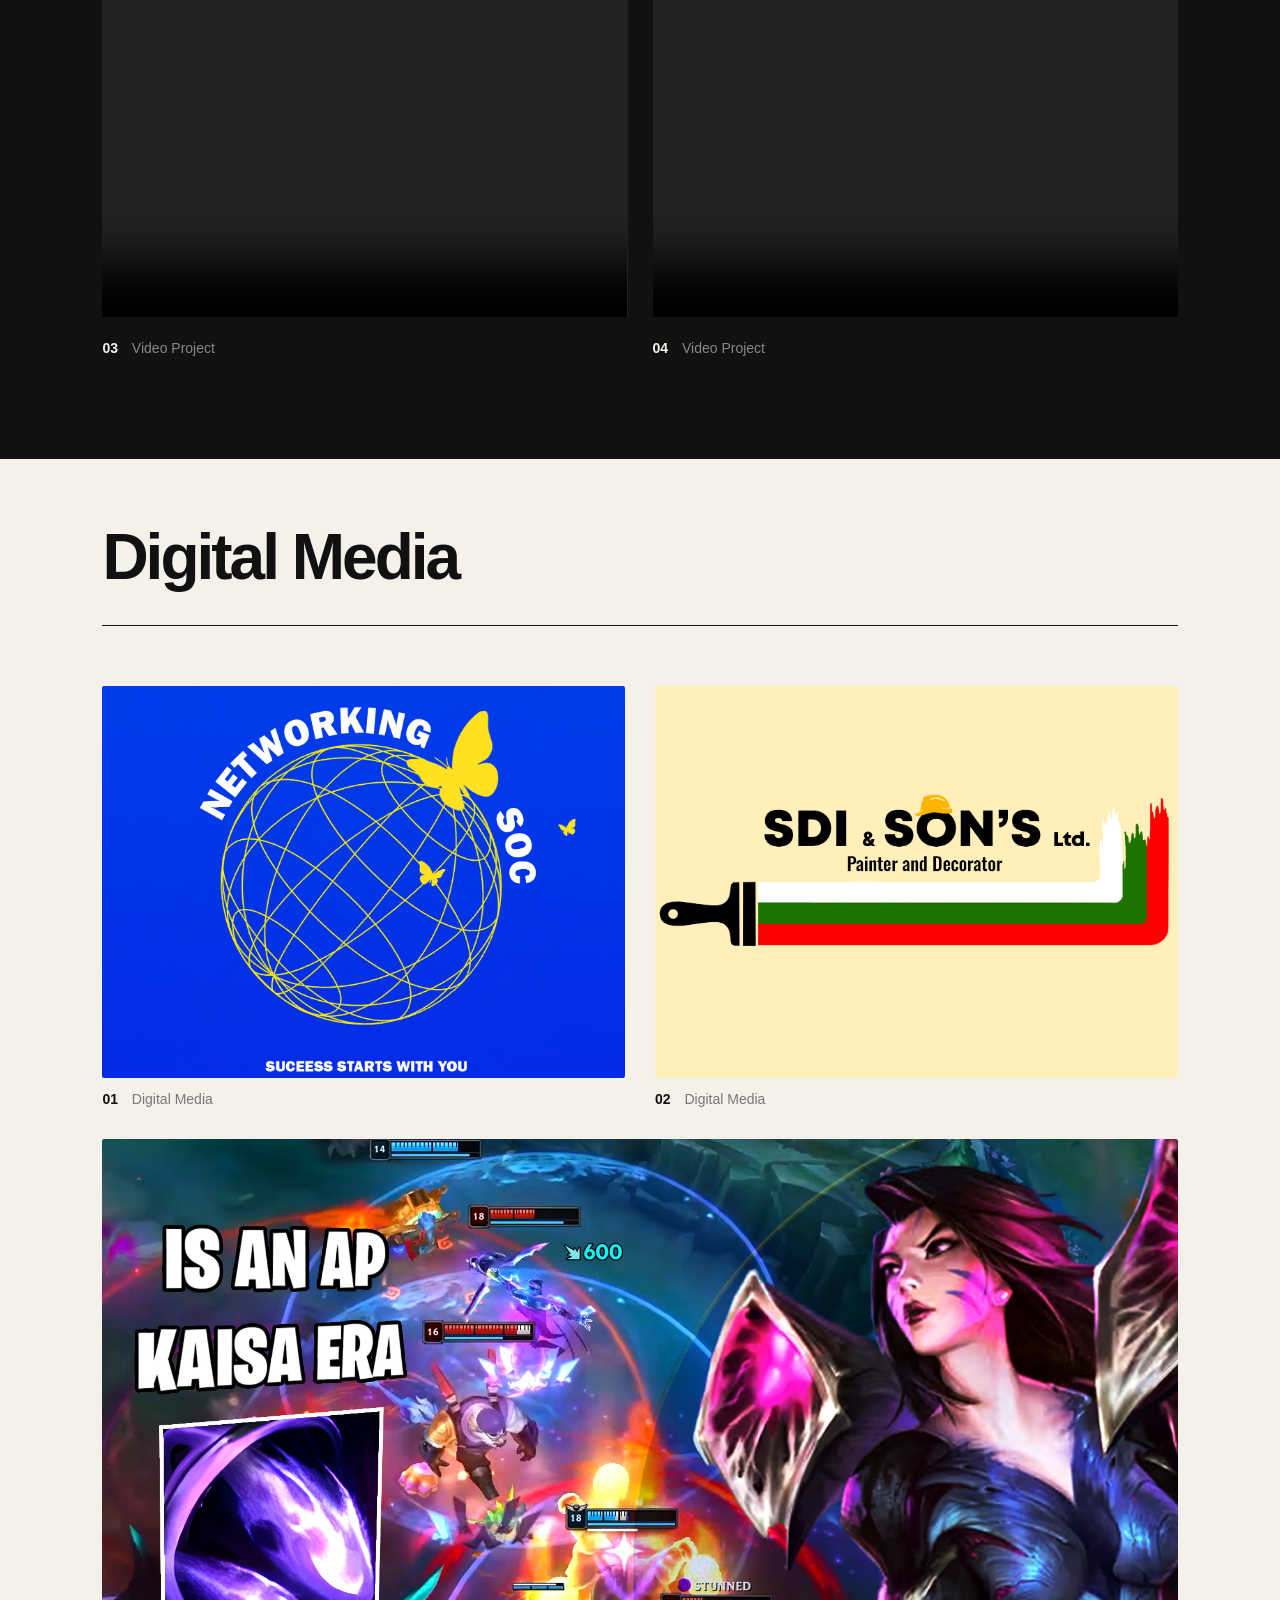
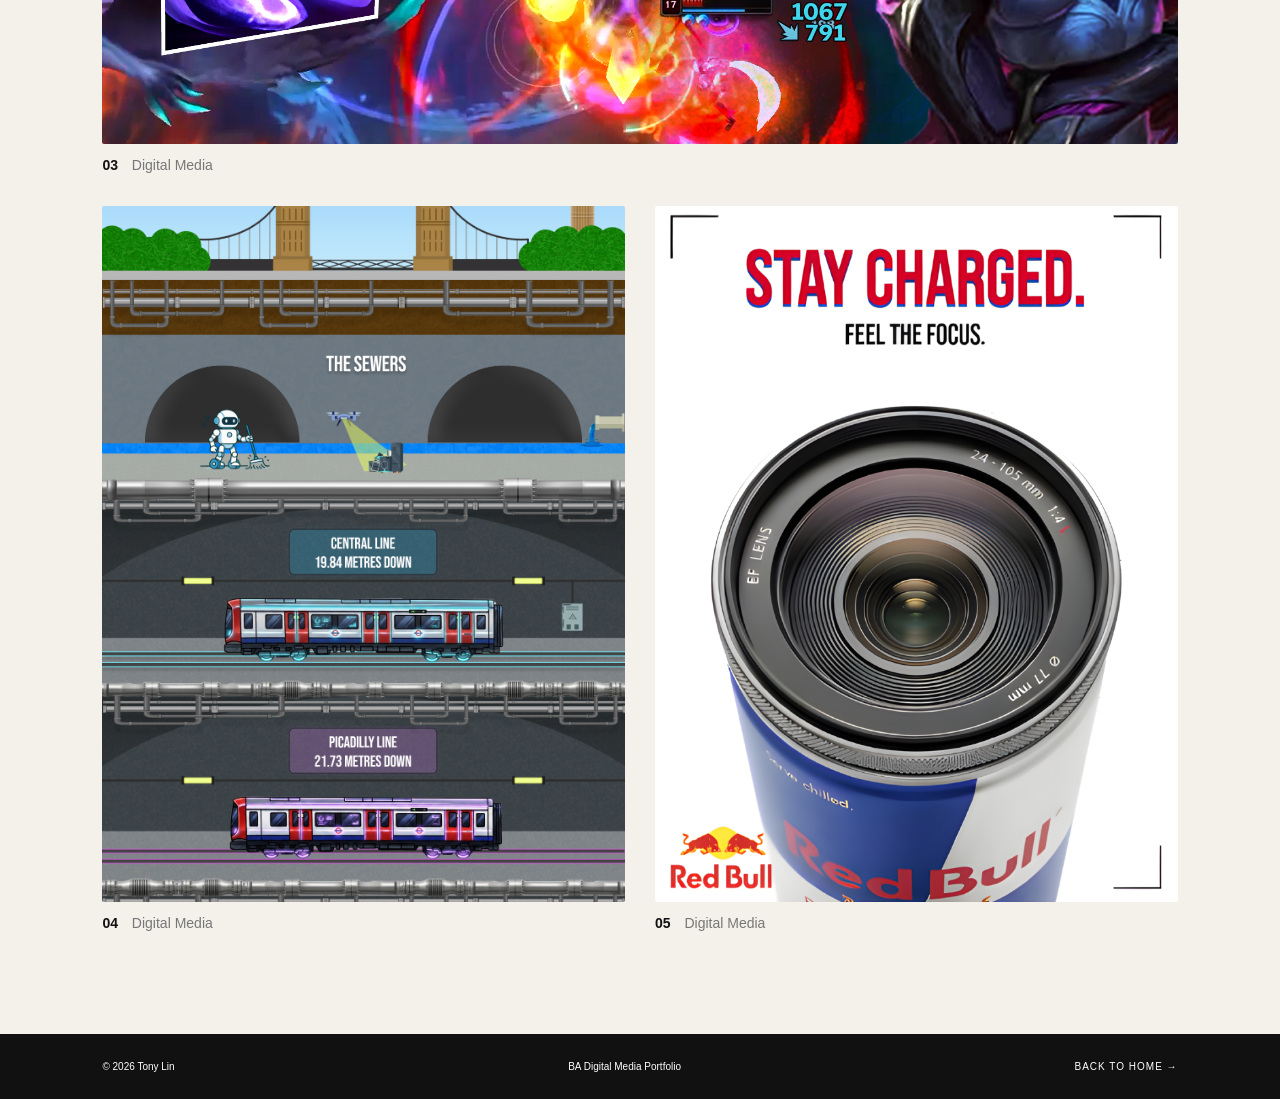
==== commit 0284d12b: "Removed one video" ====
--- a/portfolio.html
+++ b/portfolio.html
@@ -69,8 +69,8 @@
 					</figure>
 
 					<figure class="video_item">
-						<video controls poster="images/stay_charged.webp">
-							<source src="videos/TikTok Social Media Redbull Post Badminton Final.mp4" type="video/mp4" />
+						<video controls poster="images/blahblah">
+							<source src="videos/blahblah.mp4" type="video/mp4" />
 							Your browser does not support the video tag.
 						</video>
 
@@ -81,8 +81,8 @@
 					</figure>
 
 					<figure class="video_item">
-						<video controls poster="images/video-02-poster.jpg">
-							<source src="videos/video-02.mp4" type="video/mp4" />
+						<video controls poster="images/blahblah">
+							<source src="videos/blahblah.mp4" type="video/mp4" />
 							Your browser does not support the video tag.
 						</video>
 
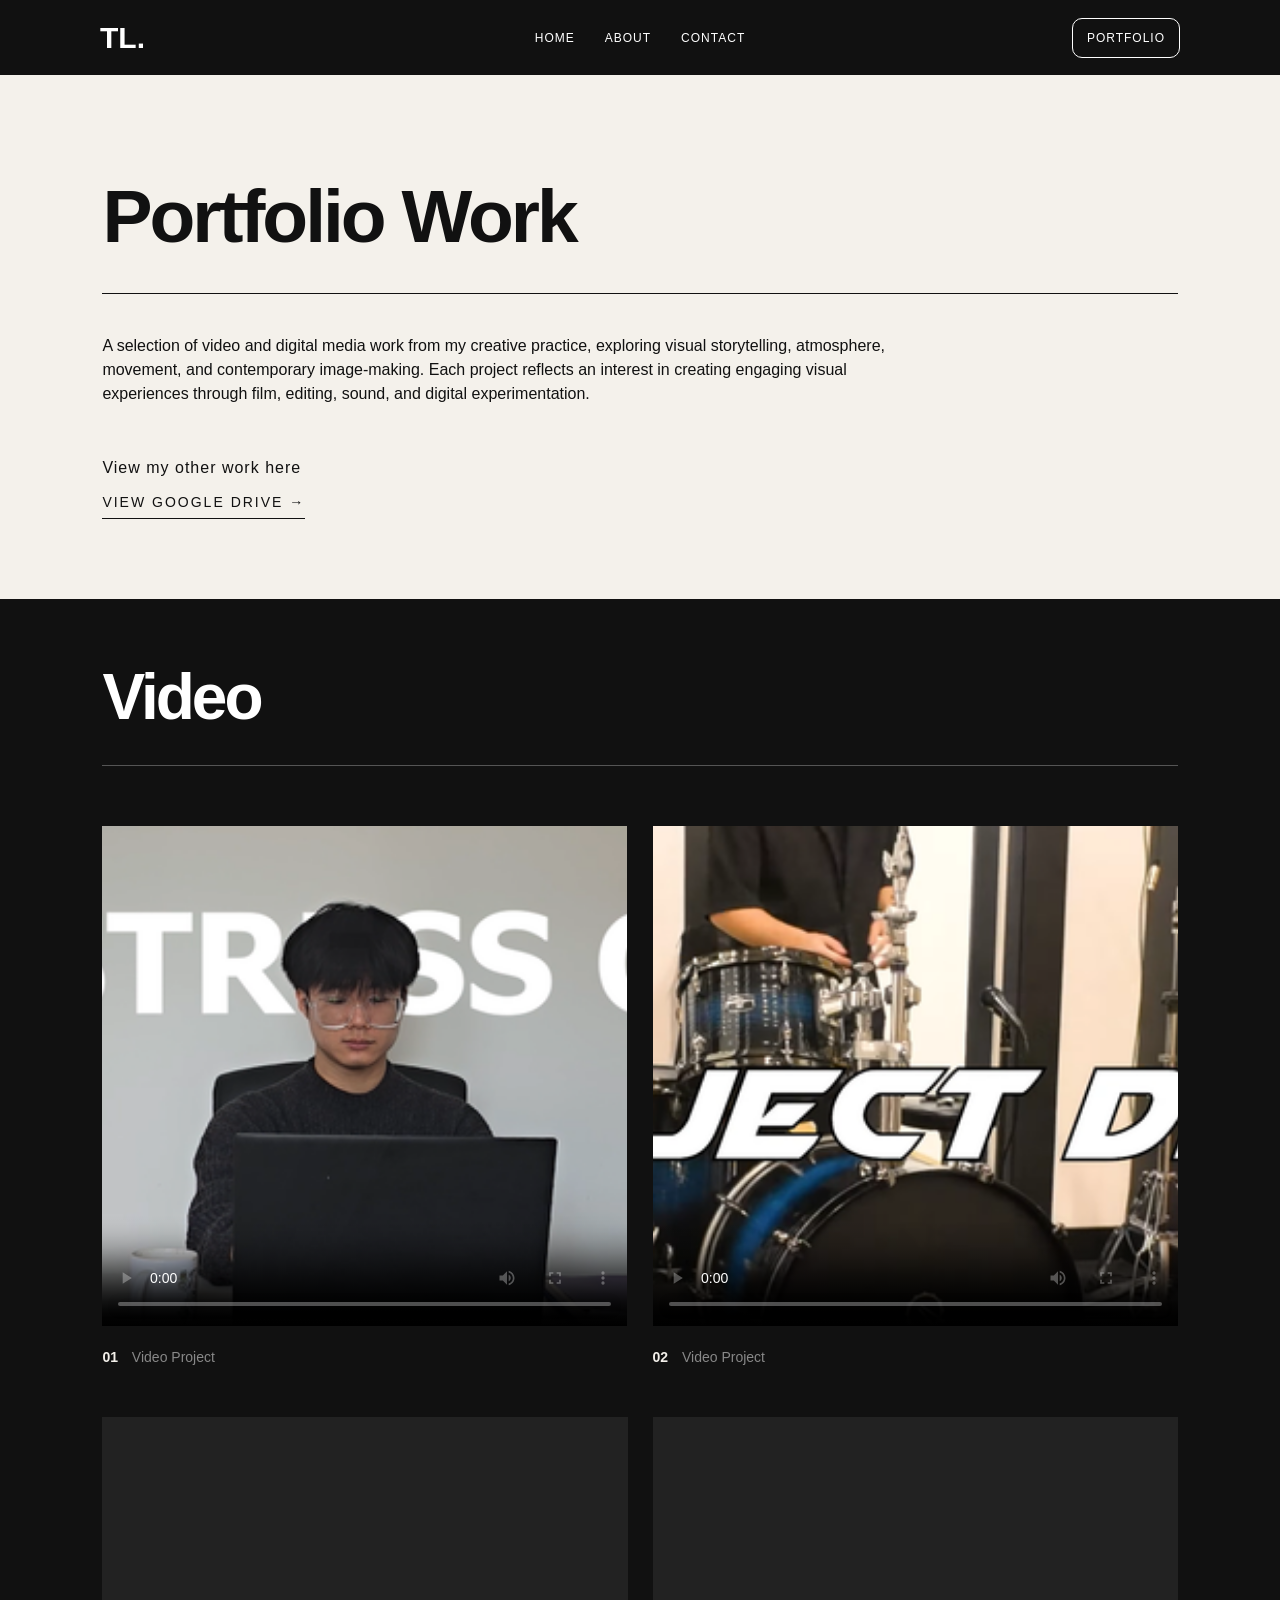
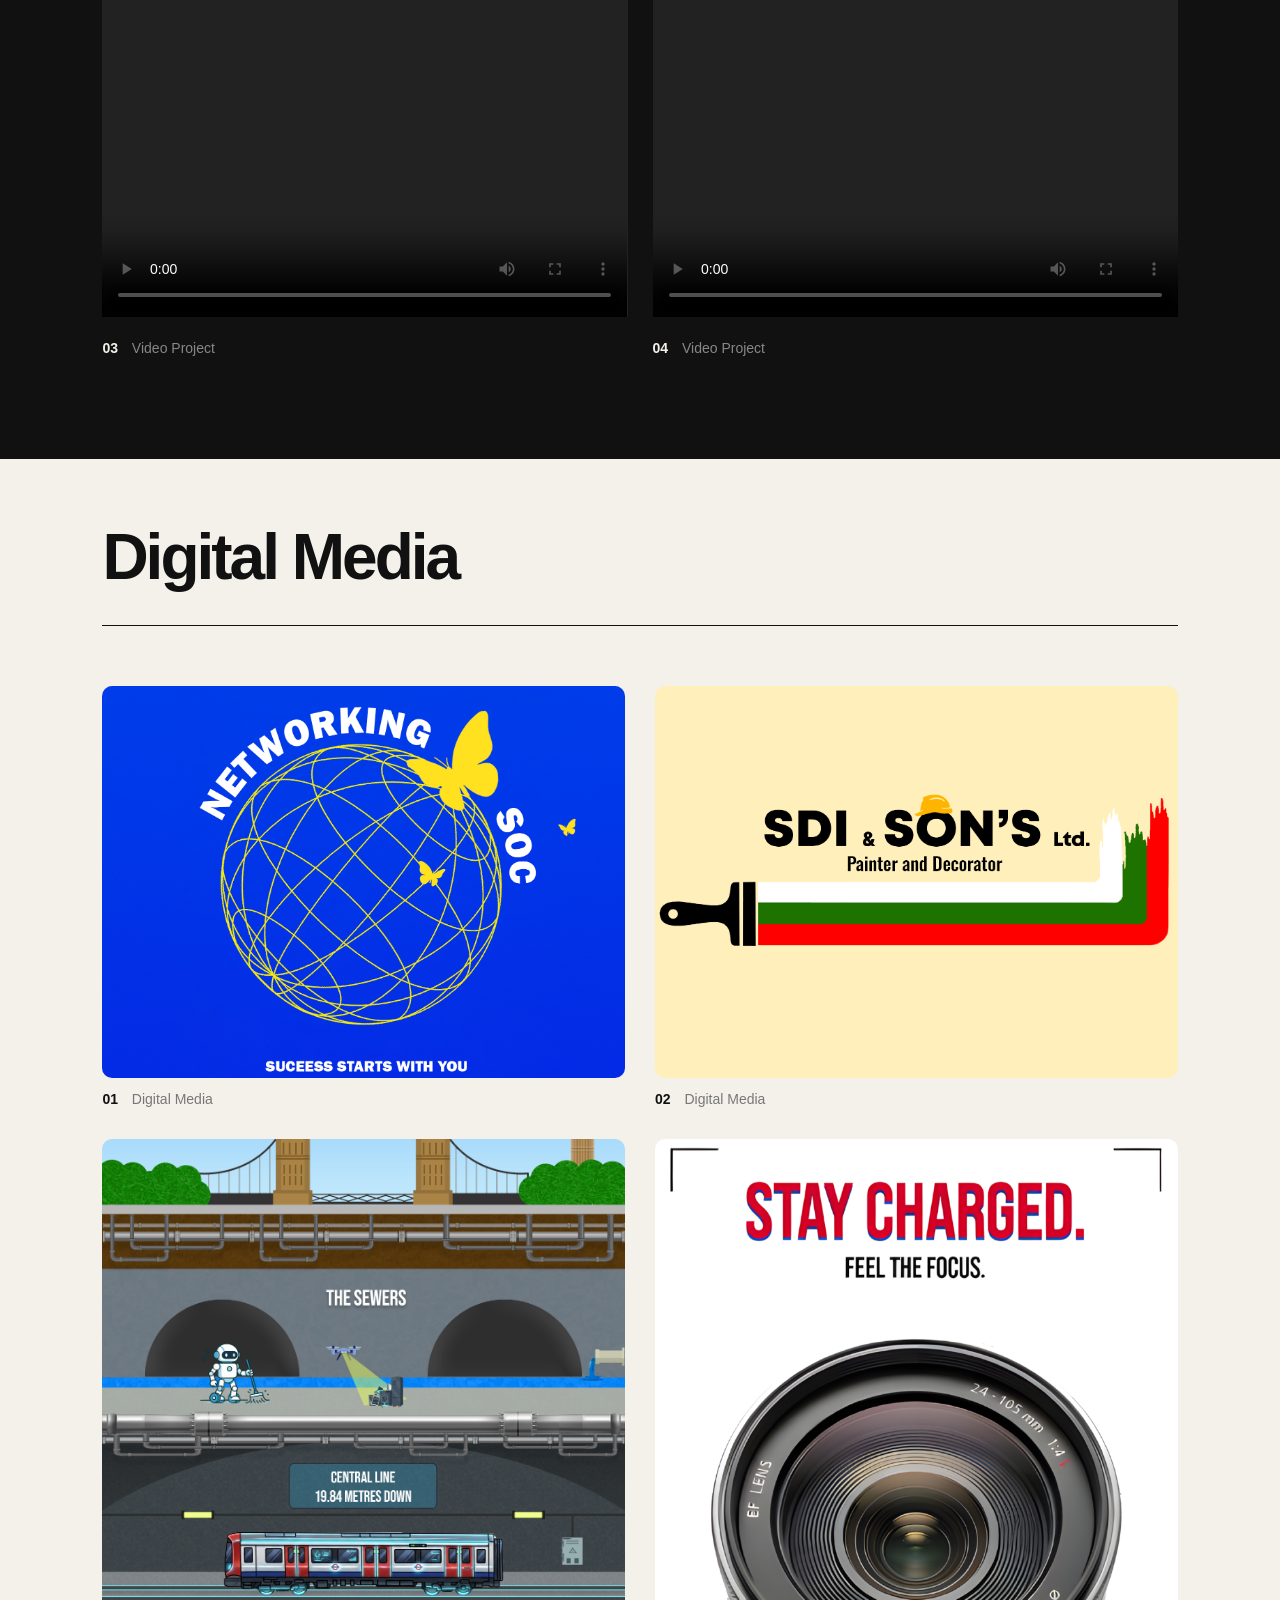
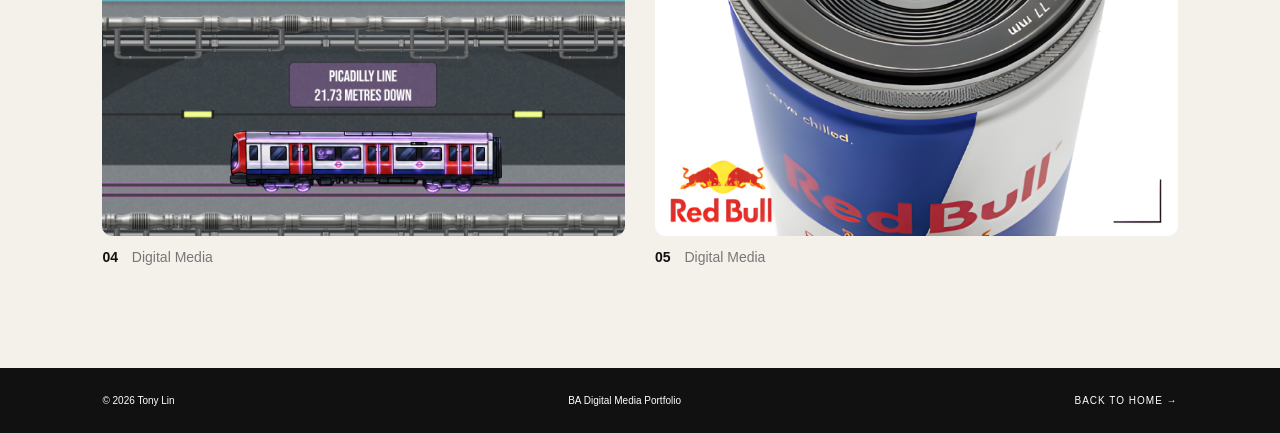
==== commit 86643fa2: "Removed the wide photo" ====
--- a/portfolio.html
+++ b/portfolio.html
@@ -110,11 +110,6 @@
 						<figcaption><span>02</span> Digital Media</figcaption>
 					</figure>
 
-					<figure class="photo wide">
-						<img src="images/thumbnail1.jpg" alt="Tony Lin youtube video" />
-						<figcaption><span>03</span> Digital Media</figcaption>
-					</figure>
-
 					<figure class="photo tall">
 						<img src="images/blue_print.png" alt="SDG 11 Poster" />
 						<figcaption><span>04</span> Digital Media</figcaption>
--- a/style.css
+++ b/style.css
@@ -357,7 +357,7 @@
 	display: block;
 	width: 100%;
 	object-fit: cover;
-	border-radius: 2px;
+	border-radius: 10px;
 	transition: opacity 0.3s ease;
 }
 
@@ -371,10 +371,6 @@
 
 .photo.wide {
 	grid-column: 1 / -1;
-}
-
-.photo.wide img {
-	aspect-ratio: 16 / 9;
 }
 
 .photo.tall img {
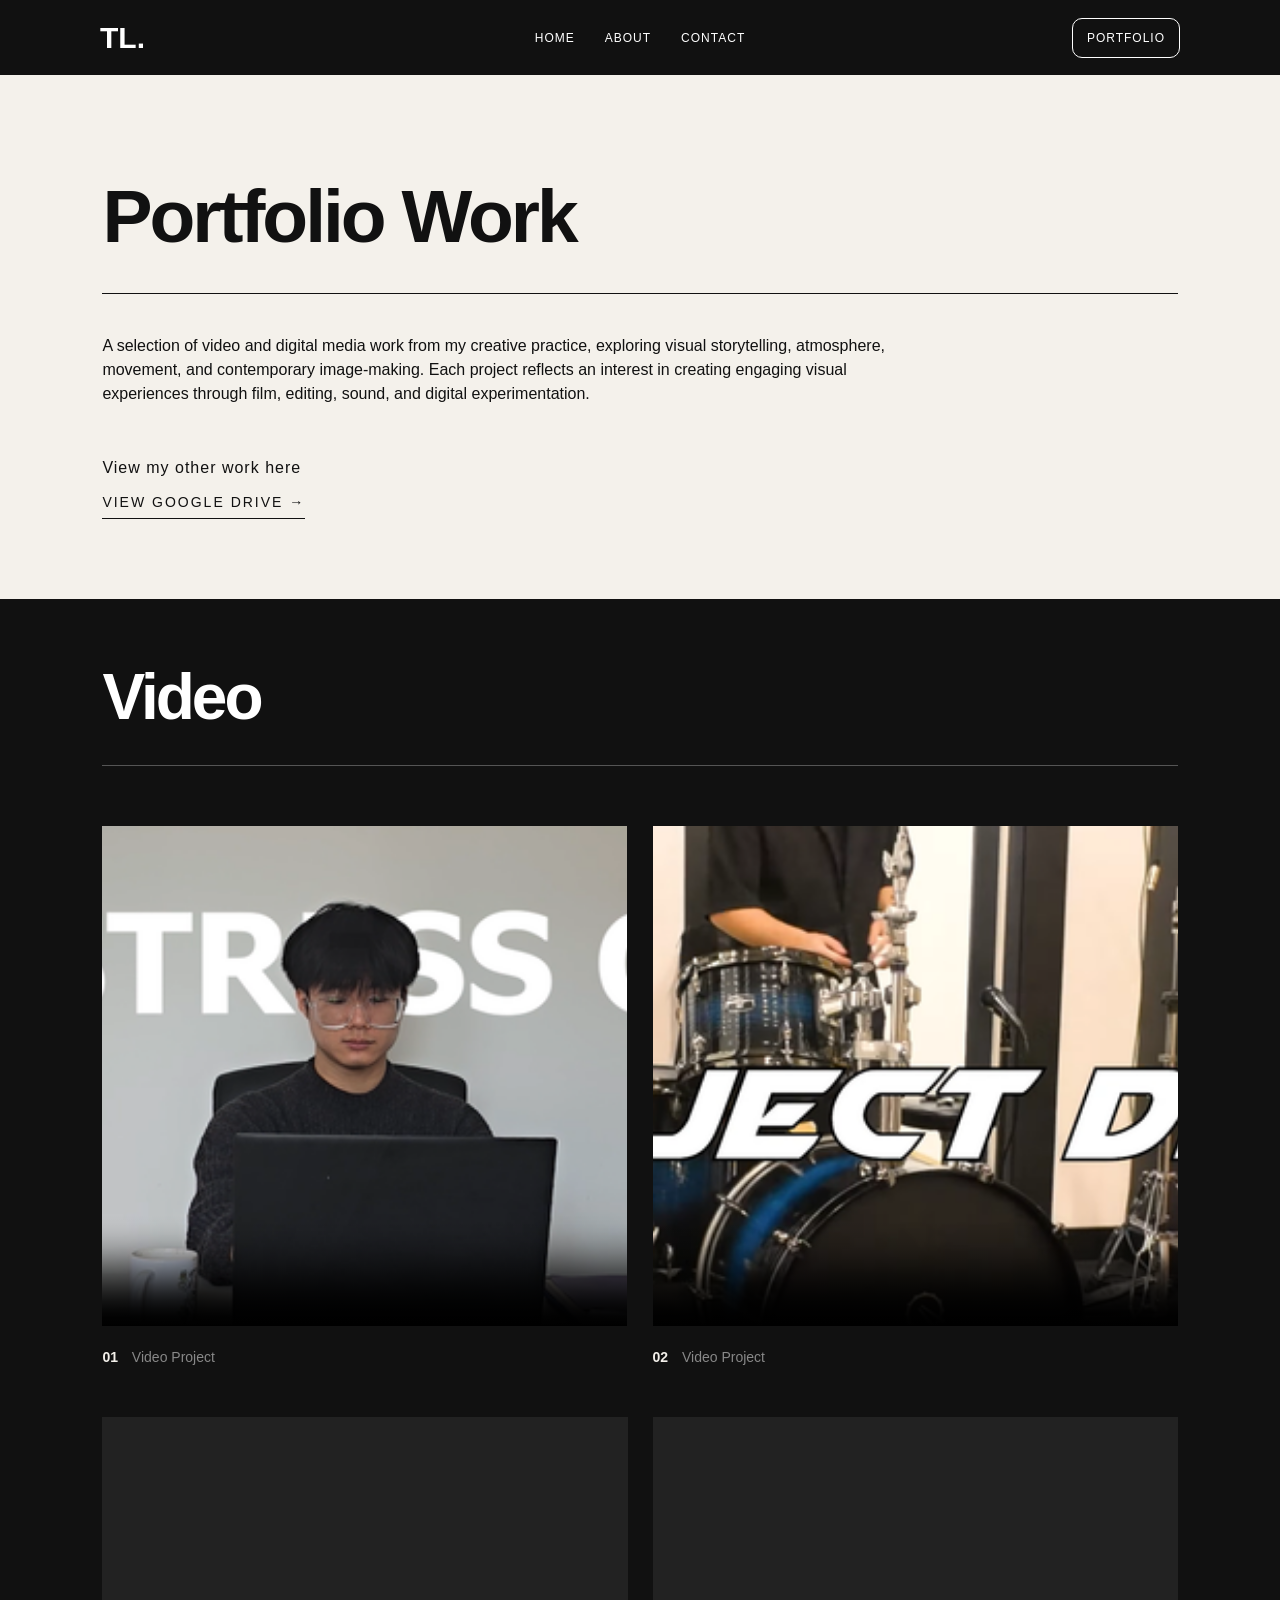
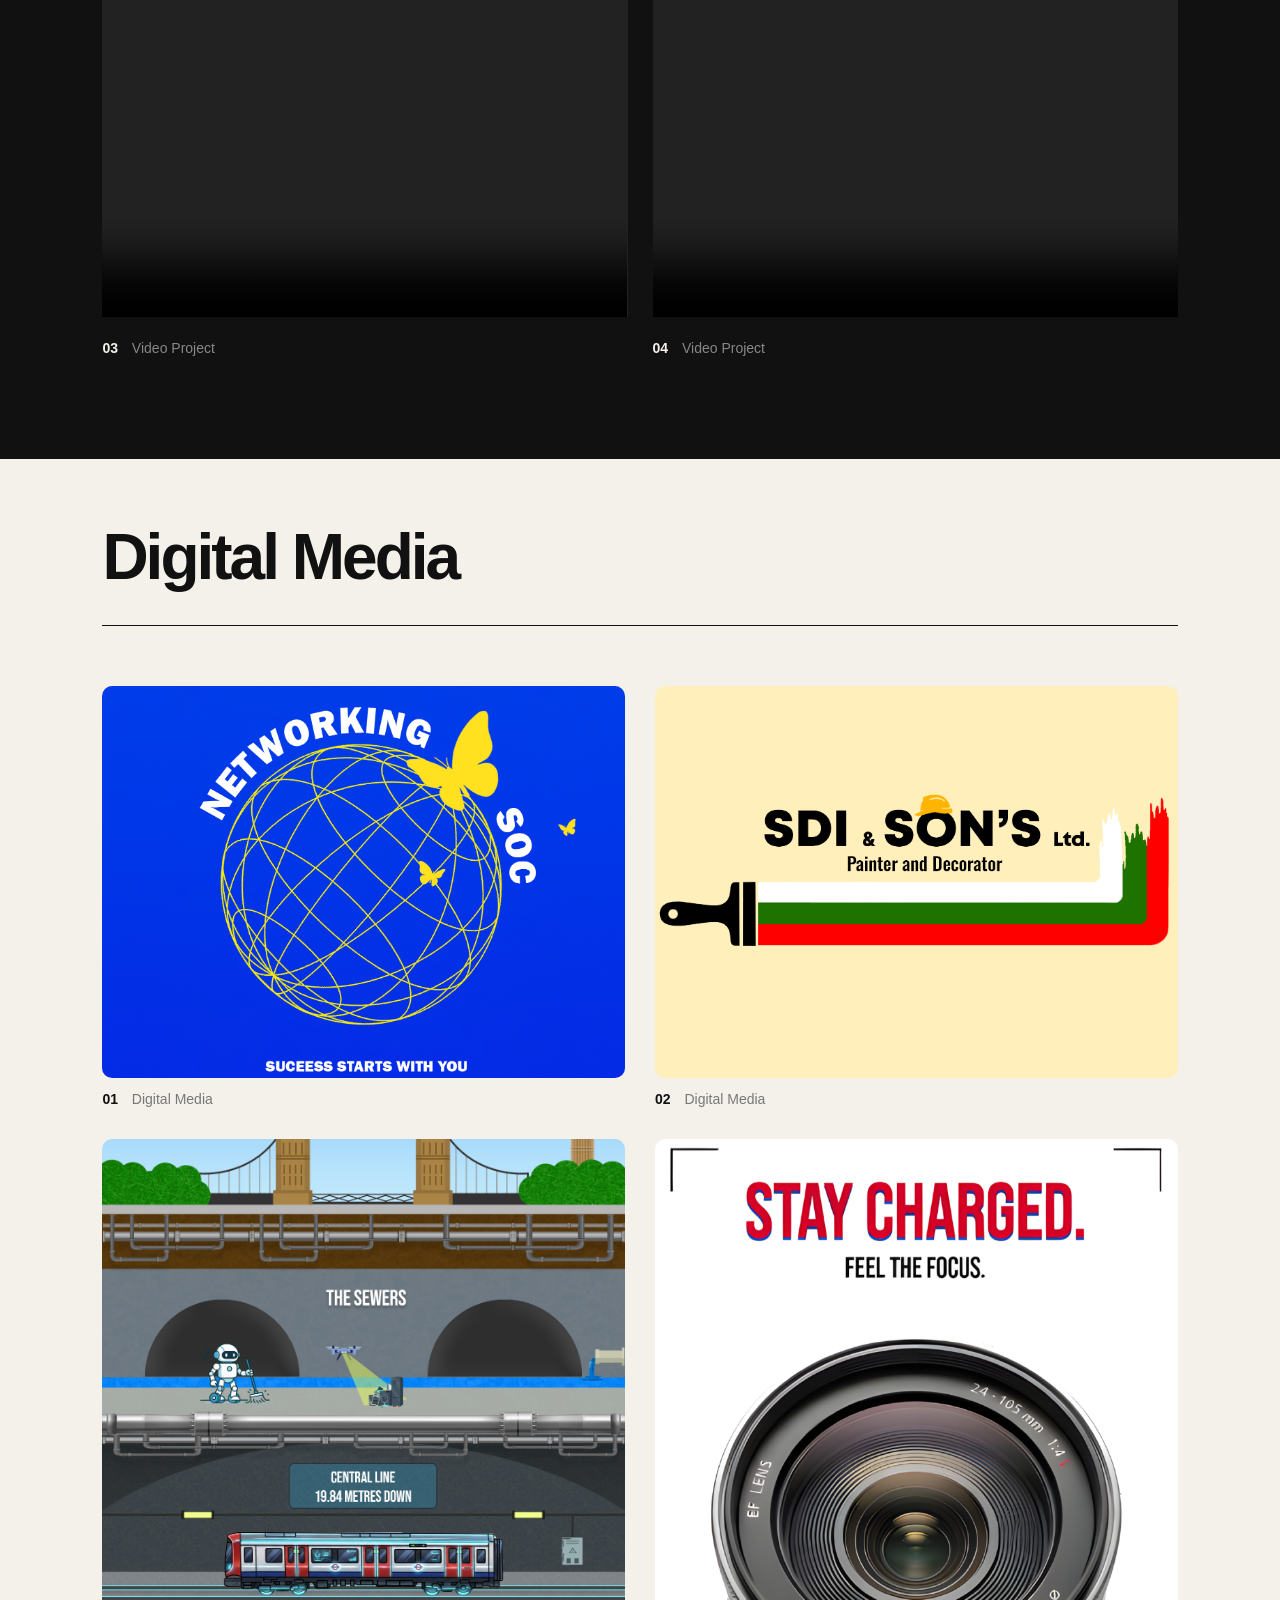
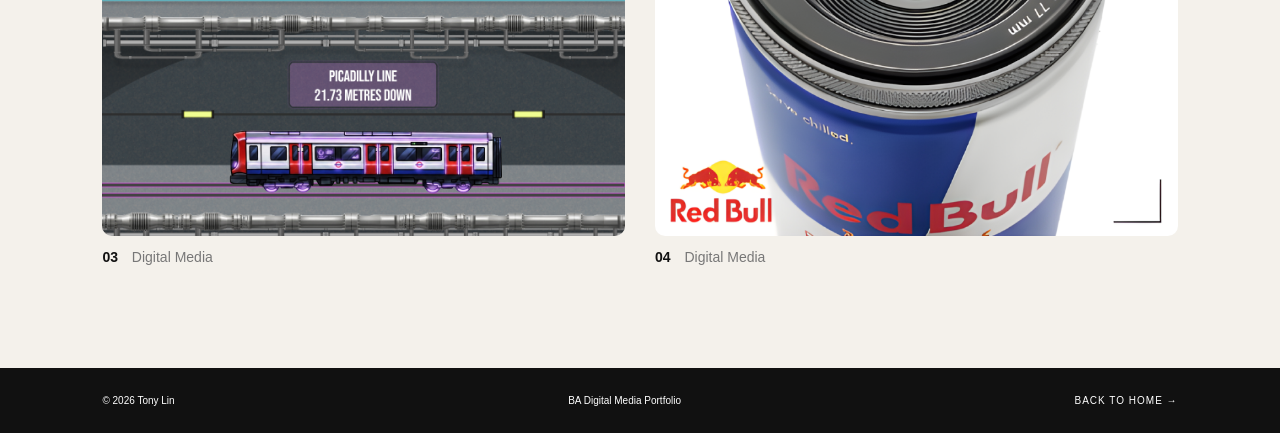
==== commit 8611a50c: "Fixed the sizing and template of the photos because it was very confusing" ====
--- a/portfolio.html
+++ b/portfolio.html
@@ -100,24 +100,24 @@
 				</div>
 
 				<div class="photo_grid">
-					<figure class="photo thumbnail">
+					<figure class="photo ratio-4-3">
 						<img src="images/Networking_Society_Logo.jpg" alt="Networking Society Logo" />
 						<figcaption><span>01</span> Digital Media</figcaption>
 					</figure>
 
-					<figure class="photo thumbnail">
+					<figure class="photo ratio-4-3">
 						<img src="images/SDI_logo.png" alt="SDI logo" />
 						<figcaption><span>02</span> Digital Media</figcaption>
 					</figure>
 
-					<figure class="photo tall">
+					<figure class="photo ratio-3-4">
 						<img src="images/blue_print.png" alt="SDG 11 Poster" />
-						<figcaption><span>04</span> Digital Media</figcaption>
+						<figcaption><span>03</span> Digital Media</figcaption>
 					</figure>
 
-					<figure class="photo tall">
+					<figure class="photo ratio-3-4">
 						<img src="images/redbull.jpg" alt="Redbull advertisement poster" />
-						<figcaption><span>05</span> Digital Media</figcaption>
+						<figcaption><span>04</span> Digital Media</figcaption>
 					</figure>
 				</div>
 			</section>
--- a/style.css
+++ b/style.css
@@ -322,11 +322,6 @@
 	padding-top: 50px;
 }
 
-.portfolio_header,
-.portfolio_section {
-	animation: slideUp 0.7s ease-out;
-}
-
 .portfolio_category {
 	display: flex;
 	align-items: baseline;
@@ -339,6 +334,7 @@
 .portfolio_category h2 {
 	font-size: clamp(35px, 5vw, 65px);
 	letter-spacing: -3px;
+	margin: 0;
 }
 
 .photo_grid {
@@ -365,16 +361,16 @@
 	opacity: 0.85;
 }
 
-.photo.thumbnail img {
+.photo.ratio-4-3 img {
 	aspect-ratio: 4 / 3;
 }
 
-.photo.wide {
+.photo.ratio-3-4 img {
+	aspect-ratio: 3 / 4;
+}
+
+.photo.span-full {
 	grid-column: 1 / -1;
-}
-
-.photo.tall img {
-	aspect-ratio: 3 / 4;
 }
 
 figcaption {
@@ -638,24 +634,18 @@
 	}
 
 	.photo_grid {
-		gap: 20px;
-	}
-
-	.photo.thumbnail img {
-		height: 200px;
-	}
-
-	.photo.wide img {
-		height: 350px;
-	}
-
-	.photo.tall img {
-		height: 700px;
+		grid-template-columns: 1fr;
+		gap: 35px;
+	}
+
+	.photo.span-full {
+		grid-column: auto;
 	}
 
 	figcaption {
-		font-size: 15px;
+		font-size: 13px;
 		line-height: 1.4;
+		padding-top: 8px;
 	}
 
 	.video_item video {
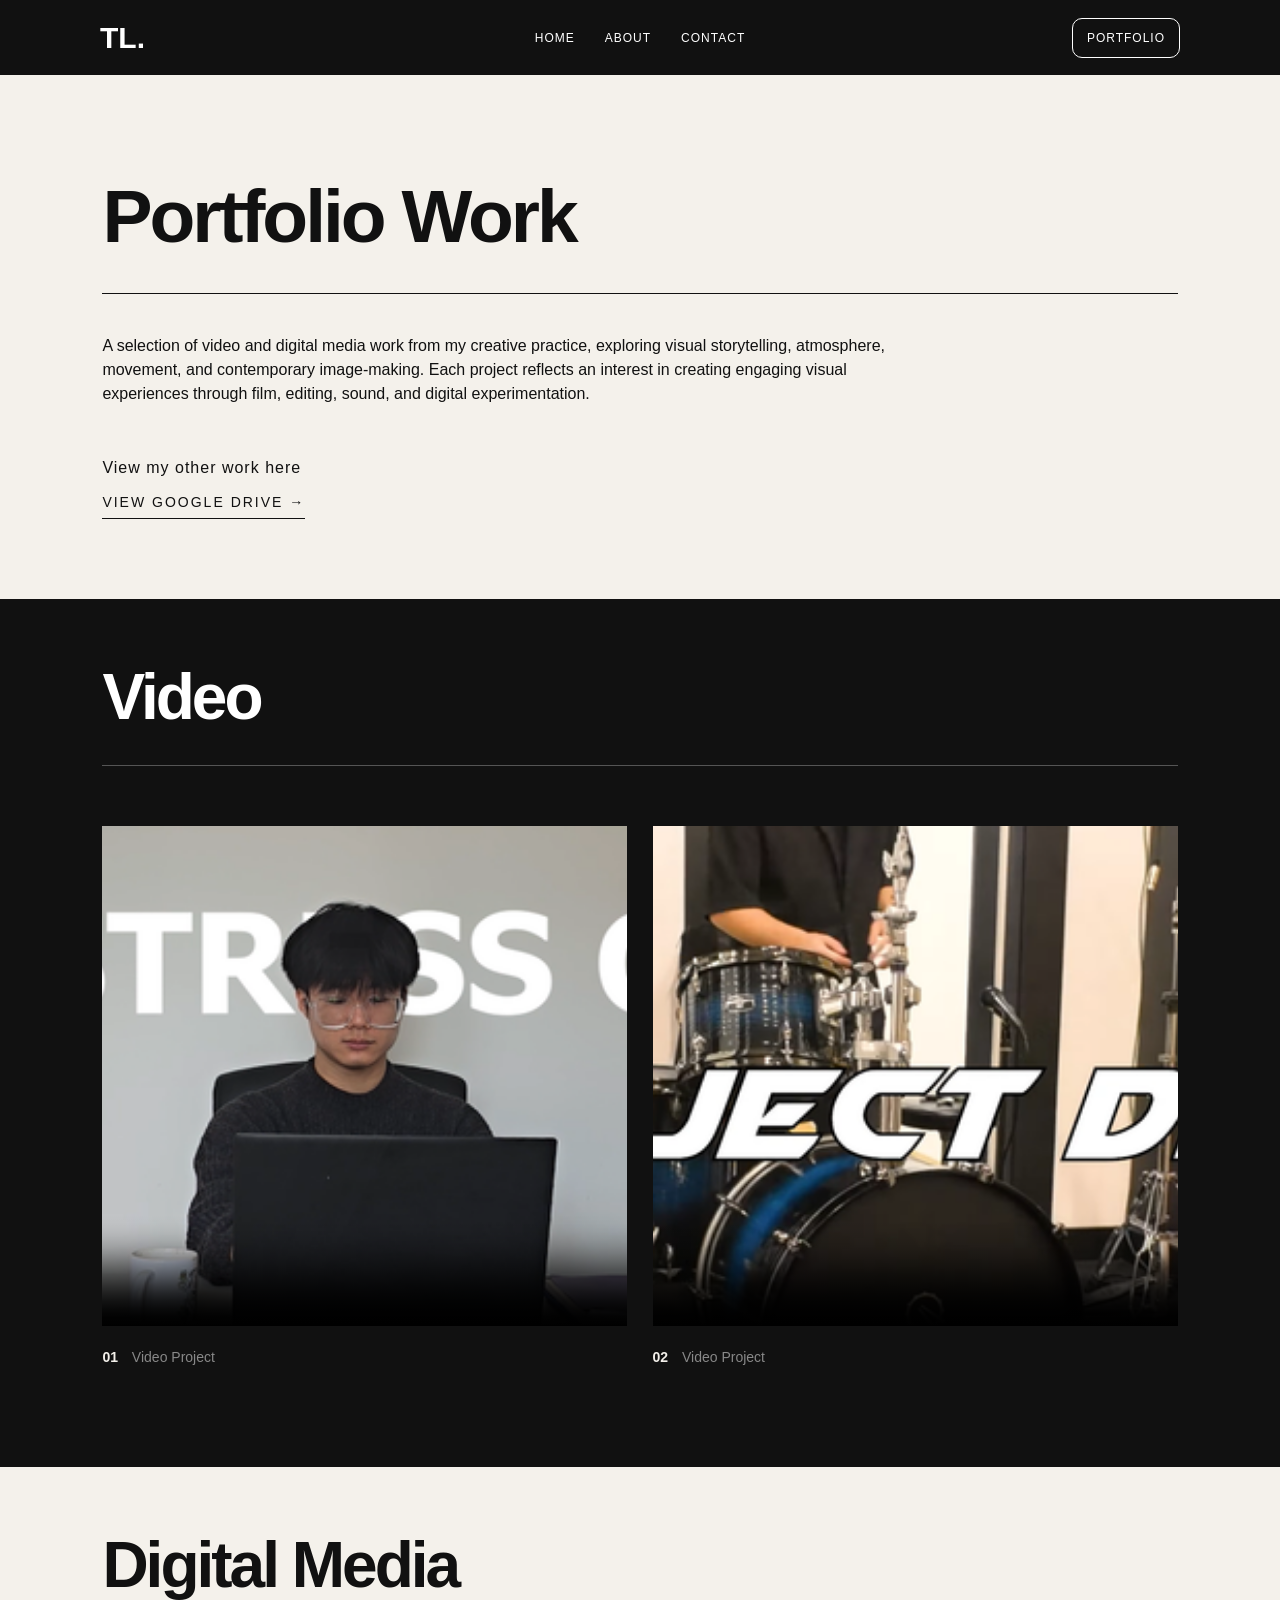
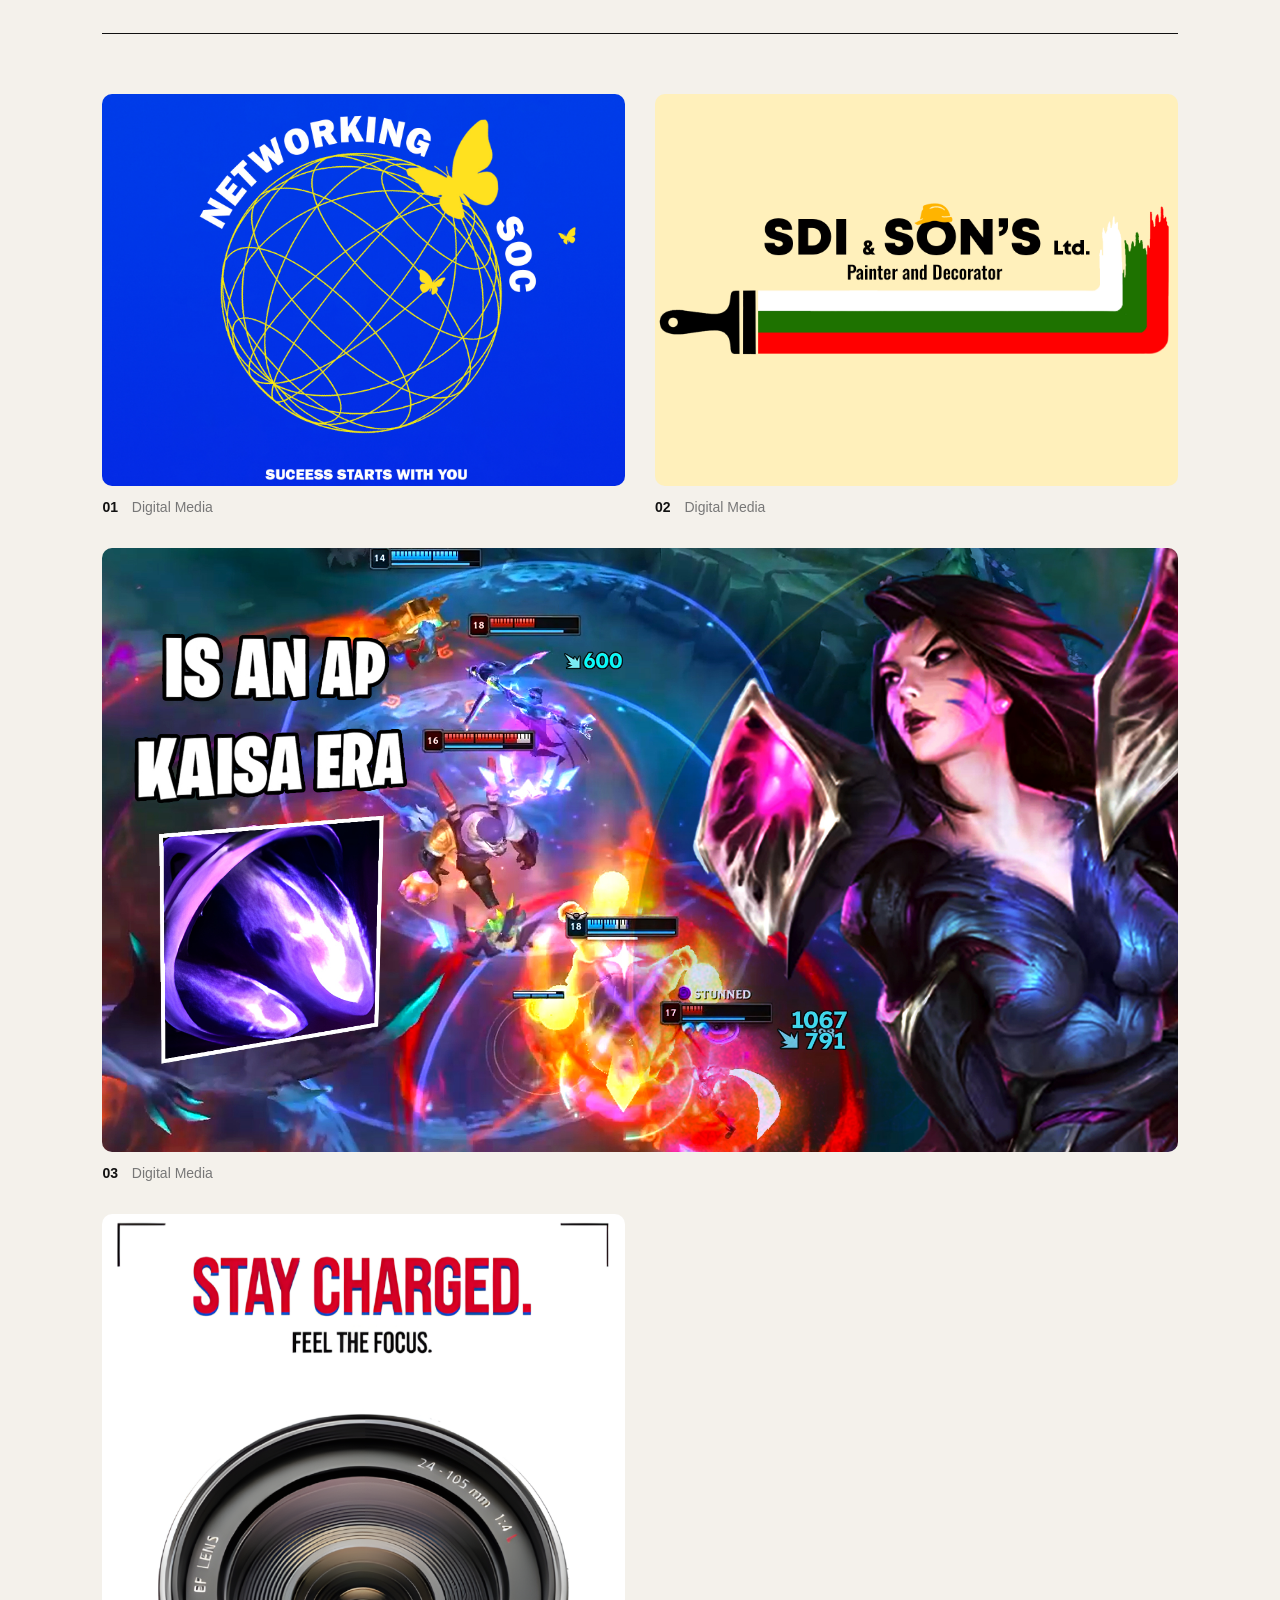
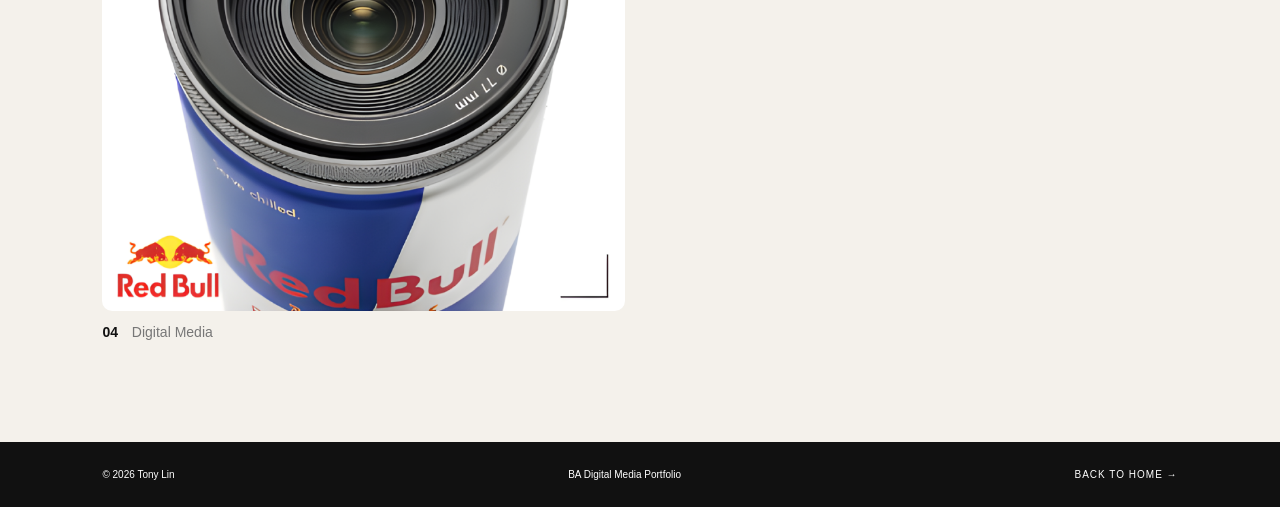
==== commit c7a464c2: "Changed the layout entirely of the photos, updated the css to make it responsive (10000th time i hav" ====
--- a/portfolio.html
+++ b/portfolio.html
@@ -67,30 +67,6 @@
 							Video Project
 						</figcaption>
 					</figure>
-
-					<figure class="video_item">
-						<video controls poster="images/blahblah">
-							<source src="videos/blahblah.mp4" type="video/mp4" />
-							Your browser does not support the video tag.
-						</video>
-
-						<figcaption>
-							<span>03</span>
-							Video Project
-						</figcaption>
-					</figure>
-
-					<figure class="video_item">
-						<video controls poster="images/blahblah">
-							<source src="videos/blahblah.mp4" type="video/mp4" />
-							Your browser does not support the video tag.
-						</video>
-
-						<figcaption>
-							<span>04</span>
-							Video Project
-						</figcaption>
-					</figure>
 				</div>
 			</section>
 
@@ -110,8 +86,8 @@
 						<figcaption><span>02</span> Digital Media</figcaption>
 					</figure>
 
-					<figure class="photo ratio-3-4">
-						<img src="images/blue_print.png" alt="SDG 11 Poster" />
+					<figure class="photo wide span-full">
+						<img src="images/thumbnail1.jpg" alt="Tony Lin youtube video" />
 						<figcaption><span>03</span> Digital Media</figcaption>
 					</figure>
 
--- a/style.css
+++ b/style.css
@@ -361,6 +361,10 @@
 	opacity: 0.85;
 }
 
+.photo.span-full {
+	grid-column: 1 / -1;
+}
+
 .photo.ratio-4-3 img {
 	aspect-ratio: 4 / 3;
 }
@@ -371,6 +375,10 @@
 
 .photo.span-full {
 	grid-column: 1 / -1;
+}
+
+.photo.wide img {
+	aspect-ratio: 16 / 9;
 }
 
 figcaption {
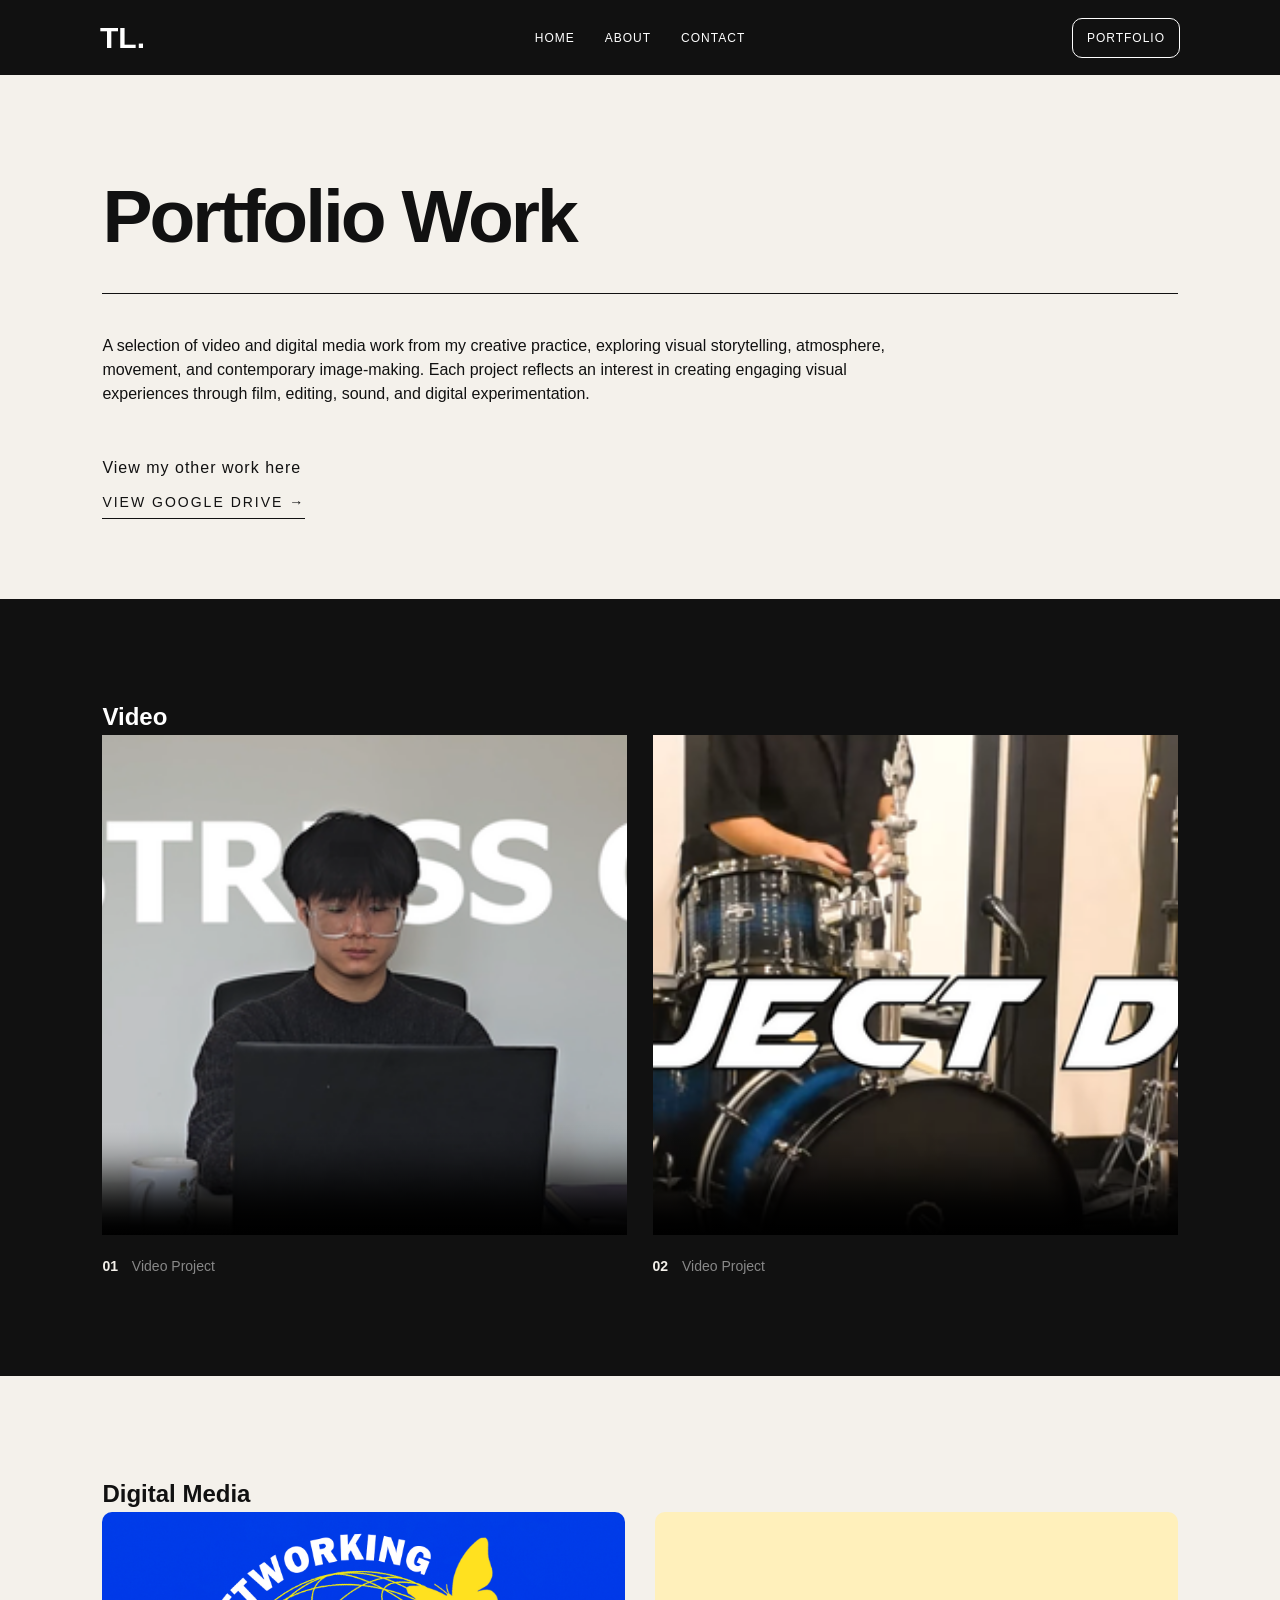
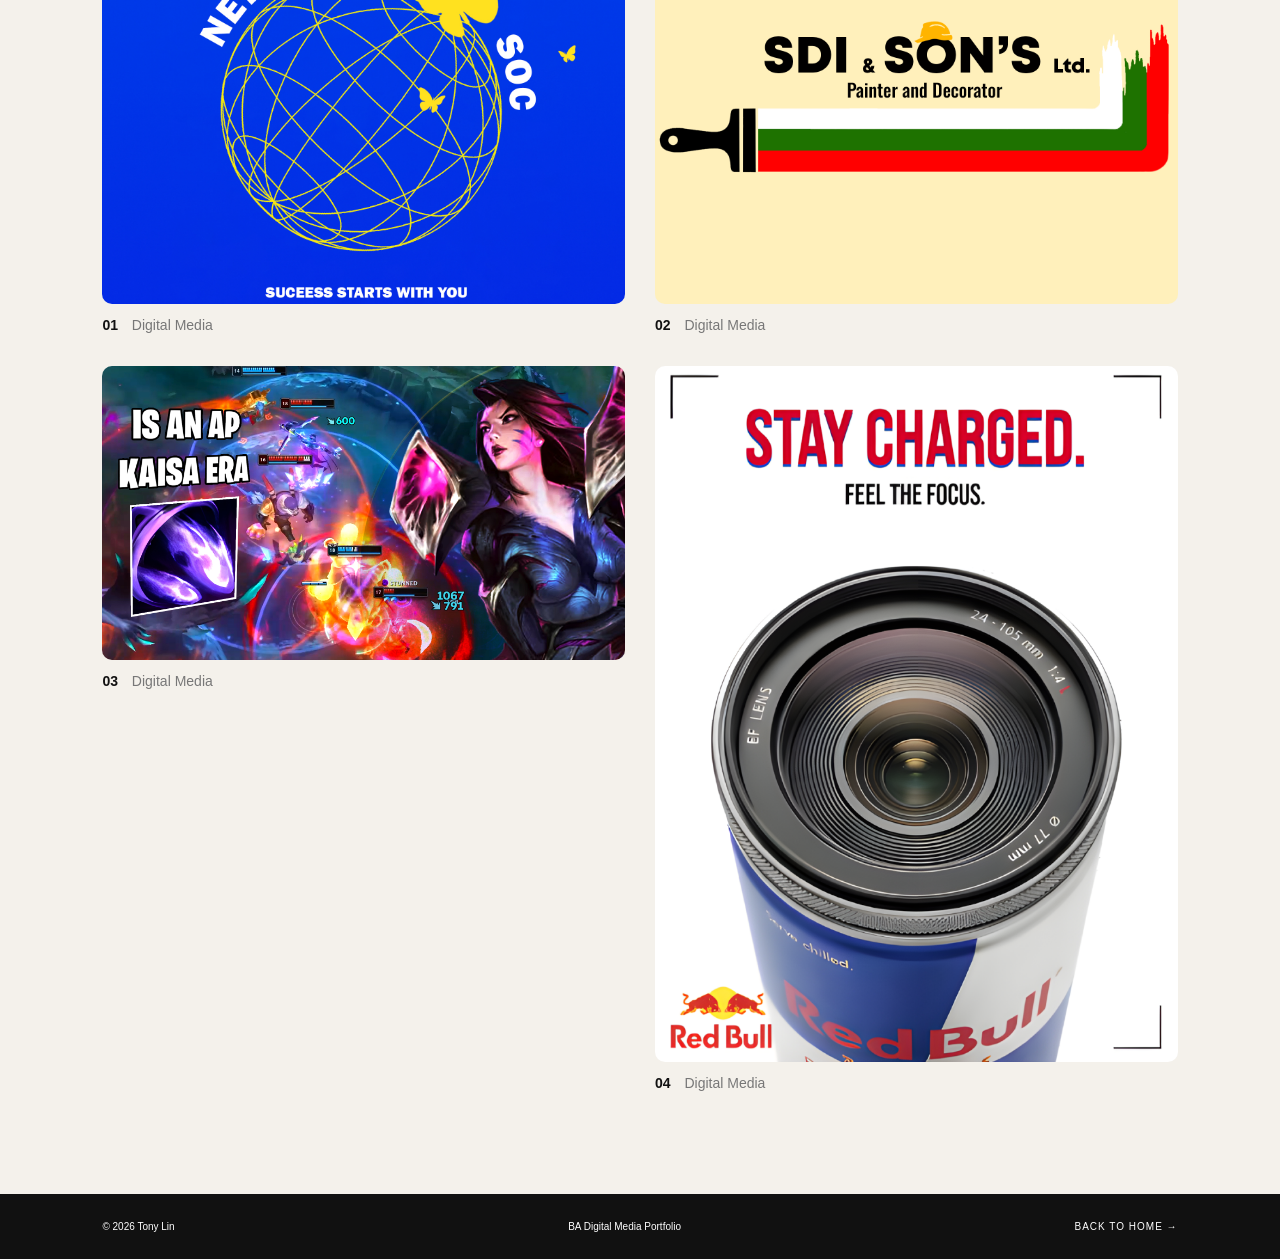
==== commit 997cf7ee: "Updated how the thumbnail photo is displayed" ====
--- a/portfolio.html
+++ b/portfolio.html
@@ -86,7 +86,7 @@
 						<figcaption><span>02</span> Digital Media</figcaption>
 					</figure>
 
-					<figure class="photo wide span-full">
+					<figure class="photo wide">
 						<img src="images/thumbnail1.jpg" alt="Tony Lin youtube video" />
 						<figcaption><span>03</span> Digital Media</figcaption>
 					</figure>
--- a/style.css
+++ b/style.css
@@ -318,25 +318,6 @@
 	font-size: 10px;
 }
 
-.portfolio_section {
-	padding-top: 50px;
-}
-
-.portfolio_category {
-	display: flex;
-	align-items: baseline;
-	gap: 20px;
-	border-bottom: 1px solid #111111;
-	padding-bottom: 20px;
-	margin-bottom: 60px;
-}
-
-.portfolio_category h2 {
-	font-size: clamp(35px, 5vw, 65px);
-	letter-spacing: -3px;
-	margin: 0;
-}
-
 .photo_grid {
 	display: grid;
 	grid-template-columns: repeat(2, 1fr);
@@ -361,10 +342,6 @@
 	opacity: 0.85;
 }
 
-.photo.span-full {
-	grid-column: 1 / -1;
-}
-
 .photo.ratio-4-3 img {
 	aspect-ratio: 4 / 3;
 }
@@ -373,14 +350,19 @@
 	aspect-ratio: 3 / 4;
 }
 
-.photo.span-full {
-	grid-column: 1 / -1;
-}
-
 .photo.wide img {
 	aspect-ratio: 16 / 9;
 }
 
+.photo:nth-child(3) {
+	grid-column: 1;
+}
+
+.photo:nth-child(4) {
+	grid-column: 2;
+}
+
+/* Captions */
 figcaption {
 	padding-top: 12px;
 	color: #777777;
